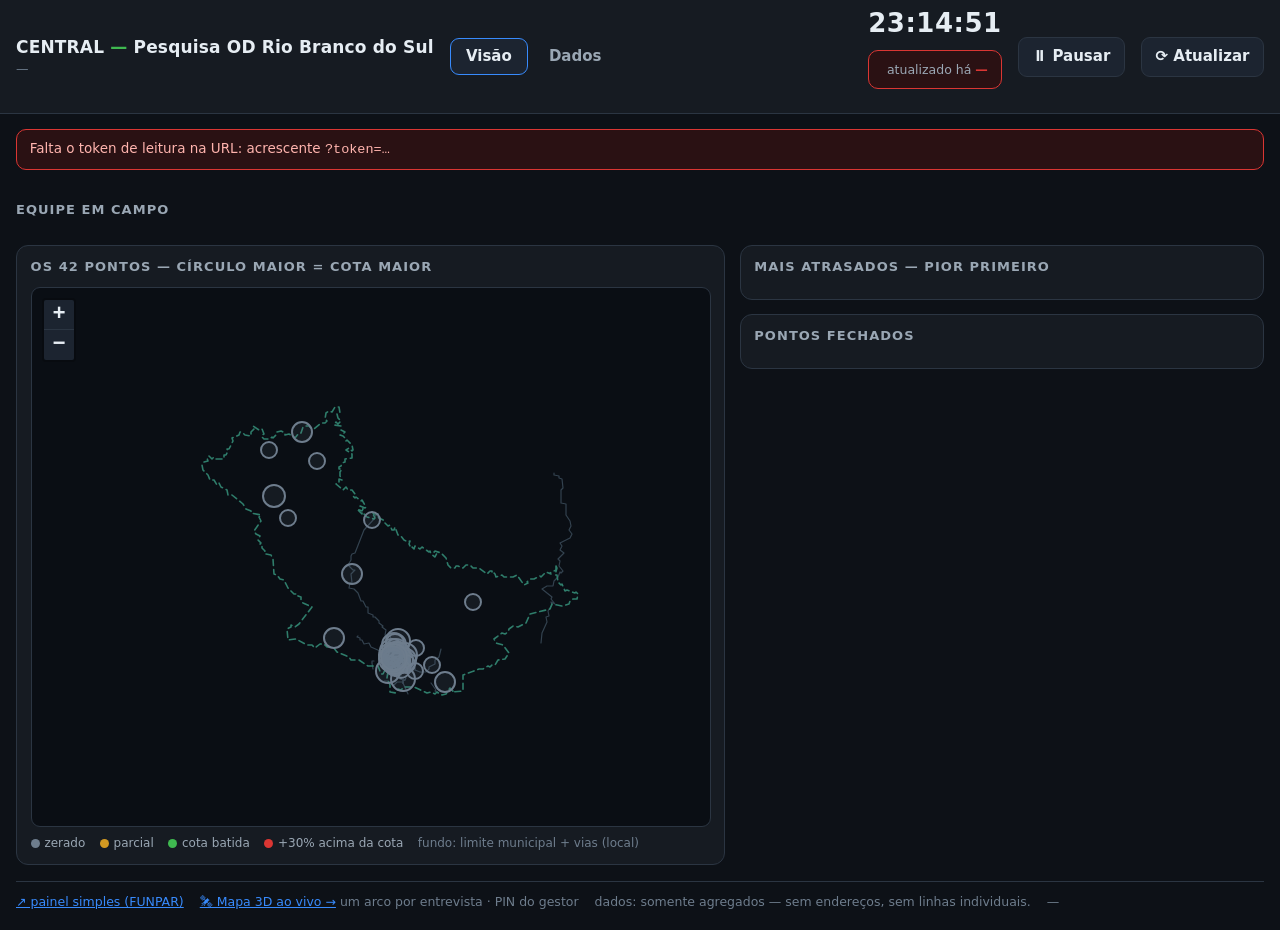
==== central/index.html @ 0e84154b "Atalho do diretor: #p=PIN no link auto-destrava Central/Dados e Mapa 3D Pedido do dono (25/08): zero" ====
<!doctype html>
<html lang="pt-BR">
<head>
<meta charset="utf-8">
<meta name="viewport" content="width=device-width, initial-scale=1">
<meta name="robots" content="noindex, nofollow">
<title>Central — OD RBS</title>
<link rel="icon" href="../icons/icon-192.png">
<link rel="stylesheet" href="../vendor/leaflet.css">
<style>
/* ── Central de comando — tela de escritório, fundo escuro proposital.
 * Nenhum recurso externo: Leaflet é local, o mapa é vetorial (zero tile),
 * a única rede que sai daqui é a própria API do Apps Script.            */
:root{
  --bg:#0d1117; --bg2:#161b22; --bg3:#1c2430; --linha:#2b3542;
  --txt:#e6edf3; --txt2:#9aa7b4; --txt3:#6e7d8d;
  --verde:#2ea043; --verde-c:#3fb950; --amarelo:#d29922; --vermelho:#da3633;
  --azul:#388bfd; --mata:#2f7d6b;
}
*{box-sizing:border-box}
html,body{margin:0;padding:0}
body{
  background:var(--bg); color:var(--txt); min-height:100vh;
  font:15px/1.45 system-ui,-apple-system,"Segoe UI",Roboto,sans-serif;
  font-variant-numeric:tabular-nums; padding:0 0 1.2rem;
}
h2{font-size:13px;text-transform:uppercase;letter-spacing:.08em;color:var(--txt2);
   margin:0 0 .6rem;font-weight:700}
.wrap{max-width:1680px;margin:0 auto;padding:0 1rem}

/* topo */
header{position:sticky;top:0;z-index:600;background:var(--bg2);
  border-bottom:1px solid var(--linha);padding:.6rem 1rem;
  display:flex;align-items:center;gap:1rem;flex-wrap:wrap}
header .tit{font-size:17px;font-weight:800;letter-spacing:.01em}
header .tit i{font-style:normal;color:var(--verde-c)}
header .sub{color:var(--txt3);font-size:12.5px}
.espaco{flex:1 1 auto}
#relogio{font-size:26px;font-weight:800;letter-spacing:.02em;line-height:1}
#idade{font-size:12.5px;color:var(--txt2)}
#idade b{color:var(--txt)}
#idade.velho b{color:var(--amarelo)}
#idade.erro b{color:var(--vermelho)}
button{background:var(--bg3);color:var(--txt);border:1px solid var(--linha);
  border-radius:9px;padding:.5rem .85rem;font:inherit;font-weight:600;cursor:pointer}
button:hover{border-color:var(--txt3)}
button.on{background:var(--amarelo);border-color:var(--amarelo);color:#1a1300}

/* placar */
.placar{display:grid;grid-template-columns:repeat(auto-fit,minmax(190px,1fr));
  gap:.7rem;margin:.9rem 0 1rem}
.tile{background:var(--bg2);border:1px solid var(--linha);border-radius:12px;padding:.7rem .85rem}
.tile .rot{font-size:11.5px;text-transform:uppercase;letter-spacing:.07em;color:var(--txt2);font-weight:700}
.tile .val{font-size:31px;font-weight:800;line-height:1.12;margin-top:.15rem}
.tile .val s{text-decoration:none;font-size:19px;color:var(--txt3);font-weight:700}
.tile .pe{font-size:12.5px;color:var(--txt3);margin-top:.2rem}
.barra{height:7px;border-radius:4px;background:#0a0e14;overflow:hidden;margin-top:.45rem;
  border:1px solid var(--linha)}
.barra i{display:block;height:100%;background:var(--verde);transition:width .5s}
.tile.ritmo{border-width:2px}
.tile.ritmo.v{border-color:var(--verde);background:#0e2216}
.tile.ritmo.a{border-color:var(--amarelo);background:#241d06}
.tile.ritmo.r{border-color:var(--vermelho);background:#2a1113}
.tile.ritmo.n{border-color:var(--linha)}
.v .val{color:var(--verde-c)} .a .val{color:var(--amarelo)} .r .val{color:#ff7b72}

/* equipe */
.equipe{display:grid;grid-template-columns:repeat(auto-fit,minmax(230px,1fr));gap:.7rem;margin-bottom:1rem}
.pes{background:var(--bg2);border:1px solid var(--linha);border-left:4px solid var(--txt3);
  border-radius:12px;padding:.65rem .8rem}
.pes.v{border-left-color:var(--verde)} .pes.a{border-left-color:var(--amarelo)}
.pes.r{border-left-color:var(--vermelho)} .pes.m{border-left-color:var(--mata)}
.pes .nm{font-weight:700;font-size:14.5px;white-space:nowrap;overflow:hidden;text-overflow:ellipsis}
.pes .nm em{font-style:normal;color:var(--txt3);font-weight:600;font-size:12px}
.pes .n{font-size:25px;font-weight:800;line-height:1.15;margin:.15rem 0}
.pes .n s{text-decoration:none;font-size:15px;color:var(--txt3)}
.pes .li{font-size:12.5px;color:var(--txt2);display:flex;align-items:center;gap:.35rem}
.pes .li+.li{margin-top:.15rem}
.dot{width:9px;height:9px;border-radius:50%;flex:0 0 auto;background:var(--txt3)}
.dot.v{background:var(--verde-c)} .dot.a{background:var(--amarelo)} .dot.r{background:var(--vermelho)}
.tag{display:inline-block;background:#12312b;color:#7ee3c8;border:1px solid var(--mata);
  border-radius:999px;padding:.05rem .45rem;font-size:11.5px;font-weight:700}
.fila{color:var(--txt3)} .fila.q{color:var(--amarelo);font-weight:700}

/* corpo */
.corpo{display:grid;grid-template-columns:minmax(0,1.15fr) minmax(0,.85fr);gap:.9rem;align-items:start}
.painelbox{background:var(--bg2);border:1px solid var(--linha);border-radius:12px;padding:.75rem .85rem}
#mapa{height:min(60vh,620px);min-height:340px;border-radius:9px;background:#0a0e14;border:1px solid var(--linha)}
.leg{display:flex;flex-wrap:wrap;gap:.9rem;margin-top:.5rem;font-size:12px;color:var(--txt2)}
.leg span{display:flex;align-items:center;gap:.3rem}
table{width:100%;border-collapse:collapse;font-size:13.5px}
th{text-align:left;font-size:11px;text-transform:uppercase;letter-spacing:.06em;color:var(--txt3);
   font-weight:700;padding:.3rem .35rem;border-bottom:1px solid var(--linha)}
td{padding:.34rem .35rem;border-bottom:1px solid #1e2632}
tr:last-child td{border-bottom:0}
td.n,th.n{text-align:right}
.pid{font-weight:800;color:var(--azul)}
.mut{color:var(--txt3)}
.vazio{color:var(--txt3);font-size:13px;padding:.5rem .2rem}
.pill{display:inline-block;border-radius:999px;padding:.03rem .4rem;font-size:11px;font-weight:700}
.pill.z{background:#2a1113;color:#ff7b72} .pill.p{background:#241d06;color:#e3b341}
.pill.f{background:#0e2216;color:#56d364}
footer{margin-top:1rem;padding-top:.7rem;border-top:1px solid var(--linha);
  color:var(--txt3);font-size:12.5px;display:flex;gap:1rem;flex-wrap:wrap}
footer a{color:var(--azul)}
.erro{background:#2a1113;border:1px solid var(--vermelho);color:#ffb4ae;
  border-radius:10px;padding:.6rem .8rem;margin:.9rem 0;font-size:13.5px}
.leaflet-container{background:#0a0e14}
.leaflet-popup-content-wrapper,.leaflet-popup-tip{background:var(--bg3);color:var(--txt);
  border:1px solid var(--linha);box-shadow:0 6px 22px #0009}
.leaflet-popup-content{margin:.55rem .7rem;font:13.5px/1.4 system-ui,sans-serif}
.leaflet-control-zoom a{background:var(--bg3);color:var(--txt);border-color:var(--linha)}

/* ══ abas (Visão | Dados) ═══════════════════════════════════════════════════ */
nav.abas{display:flex;gap:.3rem}
.aba{background:transparent;border:1px solid transparent;color:var(--txt2);padding:.42rem .95rem}
.aba:hover{color:var(--txt);border-color:var(--linha)}
.aba.sel{background:var(--bg3);border-color:var(--azul);color:var(--txt)}

/* ══ portão do PIN do gestor ════════════════════════════════════════════════ */
.gate{max-width:340px;margin:2.6rem auto;background:var(--bg2);border:1px solid var(--linha);
  border-radius:14px;padding:1.1rem 1.2rem 1.3rem;text-align:center}
.gate h2{margin-bottom:.2rem}
.gate p{color:var(--txt2);font-size:13.5px;margin:.35rem 0 1rem}
.pinvis{font-size:28px;letter-spacing:.4em;height:36px;color:var(--txt3);text-indent:.4em}
.pinvis b{color:var(--verde-c)}
.teclado{display:grid;grid-template-columns:repeat(3,1fr);gap:.5rem;margin-top:.7rem}
.teclado button{padding:.75rem 0;font-size:19px}
.teclado button.ok{background:var(--verde);border-color:var(--verde);color:#04140a}
.gate-msg{margin-top:.75rem;font-size:13px;min-height:1.3em;color:var(--txt3)}
.gate-msg.ruim{color:#ff7b72;font-weight:600}

/* ══ conformidade com o questionário ════════════════════════════════════════ */
.barra-dados{display:flex;align-items:center;gap:.7rem;flex-wrap:wrap;margin:.9rem 0 .8rem}
.barra-dados .qq{color:var(--txt3);font-size:12.5px}
.conf{display:grid;grid-template-columns:repeat(auto-fit,minmax(172px,1fr));gap:.55rem;margin-bottom:.9rem}
.ck{background:var(--bg2);border:1px solid var(--linha);border-left:4px solid var(--txt3);
  border-radius:10px;padding:.5rem .65rem}
.ck.v{border-left-color:var(--verde)} .ck.a{border-left-color:var(--amarelo)}
.ck.r{border-left-color:var(--vermelho)}
.ck.forte{background:#2a1113;border-color:var(--vermelho);border-left-width:5px}
.ck .rot{font-size:11px;text-transform:uppercase;letter-spacing:.05em;color:var(--txt2);font-weight:700}
.ck .val{font-size:22px;font-weight:800;line-height:1.2;margin-top:.08rem}
.ck.v .val{color:var(--verde-c)} .ck.a .val{color:var(--amarelo)} .ck.r .val{color:#ff7b72}
.ck .pe{font-size:11.5px;color:var(--txt3);margin-top:.1rem;line-height:1.35}

/* ══ tabela de linhas cruas ═════════════════════════════════════════════════ */
.rolo{max-height:calc(100vh - 340px);min-height:300px;overflow:auto;
  border:1px solid var(--linha);border-radius:10px;background:var(--bg2)}
table.linhas{font-size:12px;min-width:1180px;border-collapse:separate;border-spacing:0}
table.linhas th{position:sticky;top:0;z-index:2;background:var(--bg3);white-space:nowrap;
  padding:.42rem .45rem;border-bottom:1px solid var(--linha)}
table.linhas td{padding:.32rem .45rem;border-bottom:1px solid #1e2632;vertical-align:top}
table.linhas tr.bug td{background:#2a1113}
table.linhas .hh{font-weight:700;white-space:nowrap}
table.linhas .lug{max-width:230px}
.nv{color:var(--txt3);font-weight:800;font-size:10.5px}
.nv.alto{color:var(--amarelo)}
.al{color:var(--amarelo);font-weight:700}
.rj{color:#ff7b72;font-weight:800}
.chip{display:inline-block;border-radius:6px;padding:.02rem .32rem;background:var(--bg3);
  border:1px solid var(--linha);font-size:11px}
.chip.f{background:#2a1113;border-color:var(--vermelho);color:#ff7b72;font-weight:700}
.chip.c{background:#241d06;border-color:var(--amarelo);color:#e3b341;font-weight:700}

@media (max-width:1080px){ .corpo{grid-template-columns:1fr} #mapa{height:52vh} }
@media (max-width:640px){
  header{padding:.5rem .7rem} header .tit{font-size:15px} #relogio{font-size:21px}
  .wrap{padding:0 .7rem} .tile .val{font-size:26px}
}
</style>
</head>
<body>

<header>
  <div>
    <div class="tit">CENTRAL <i>—</i> Pesquisa OD Rio Branco do Sul</div>
    <div class="sub" id="dia">—</div>
  </div>
  <nav class="abas">
    <button id="ab-visao" class="aba sel" type="button">Visão</button>
    <button id="ab-dados" class="aba" type="button" title="Linhas coletadas hoje — pede o PIN do gestor">Dados</button>
  </nav>
  <div class="espaco"></div>
  <div style="text-align:right">
    <div id="relogio">--:--:--</div>
    <div id="idade">atualizado há <b>—</b></div>
  </div>
  <button id="btn-pausa" type="button" title="Pausar/retomar a atualização automática">⏸ Pausar</button>
  <button id="btn-agora" type="button" title="Atualizar agora">⟳ Atualizar</button>
</header>

<div class="wrap">

<div id="pane-visao">
  <div id="alerta"></div>

  <section class="placar" id="placar"></section>

  <h2>Equipe em campo</h2>
  <section class="equipe" id="equipe"></section>

  <section class="corpo">
    <div class="painelbox">
      <h2>Os 42 pontos — círculo maior = cota maior</h2>
      <div id="mapa"></div>
      <div class="leg">
        <span><i class="dot"></i> zerado</span>
        <span><i class="dot a"></i> parcial</span>
        <span><i class="dot v"></i> cota batida</span>
        <span><i class="dot r"></i> +30% acima da cota</span>
        <span class="mut" id="leg-fundo">fundo: limite municipal + vias (local)</span>
      </div>
    </div>

    <div>
      <div class="painelbox" style="margin-bottom:.9rem">
        <h2>Mais atrasados — pior primeiro</h2>
        <div id="atrasados"></div>
      </div>
      <div class="painelbox">
        <h2>Pontos fechados</h2>
        <div id="fechados"></div>
      </div>
    </div>
  </section>

  <footer>
    <span><a id="link-painel" href="../painel/">↗ painel simples (FUNPAR)</a></span>
    <span><a href="../mapa3d/">🛰 Mapa 3D ao vivo →</a> <span class="mut">um arco por entrevista · PIN do gestor</span></span>
    <span>dados: somente agregados — sem endereços, sem linhas individuais.</span>
    <span class="mut" id="rodape-ver">—</span>
  </footer>
</div>

<div id="pane-dados" hidden>
  <!-- portão: o token do gestor NUNCA vem da URL; é trocado pelo PIN e vive só nesta aba -->
  <div class="gate" id="gate">
    <h2>Linhas de hoje — acesso restrito</h2>
    <p>Esta aba mostra as entrevistas <b>linha a linha</b>.<br>Digite o seu <b>PIN de 4 dígitos</b> (diretor ou gestor de campo).</p>
    <div class="pinvis" id="pinvis">····</div>
    <div class="teclado" id="teclado">
      <button type="button" data-k="1">1</button><button type="button" data-k="2">2</button><button type="button" data-k="3">3</button>
      <button type="button" data-k="4">4</button><button type="button" data-k="5">5</button><button type="button" data-k="6">6</button>
      <button type="button" data-k="7">7</button><button type="button" data-k="8">8</button><button type="button" data-k="9">9</button>
      <button type="button" data-k="apagar">←</button><button type="button" data-k="0">0</button>
      <button type="button" class="ok" data-k="ok">OK</button>
    </div>
    <div class="gate-msg" id="gate-msg"></div>
  </div>

  <div id="dados-conteudo" hidden>
    <div class="barra-dados">
      <button id="btn-dados" type="button">⟳ Atualizar</button>
      <span class="qq" id="dados-idade">—</span>
      <div class="espaco"></div>
      <button id="btn-sair-dados" type="button" title="Esquecer o acesso do gestor nesta aba">🔒 Travar</button>
    </div>
    <div id="dados-erro"></div>
    <h2>Conformidade com o questionário 1.0</h2>
    <section class="conf" id="conf"></section>
    <h2 id="tit-linhas">Linhas de hoje</h2>
    <div class="rolo" id="rolo"><div class="vazio" style="padding:1rem">carregando…</div></div>
    <footer>
      <span class="rj">linhas cruas — uso interno Toposcan; não compartilhar este acesso.</span>
      <span class="mut" id="dados-ver">—</span>
    </footer>
  </div>
</div>

</div>

<script src="../vendor/leaflet.js"></script>
<script type="module">
/* API_URL vem do config.js; se o módulo falhar (build em troca), cai no literal —
   é a MESMA URL /exec pinada, pública, e a Central não pode ficar cega por isso. */
const API_FALLBACK = 'https://script.google.com/macros/s/AKfycbz8jtDJSicgd2UoRHCyPBQ4Qe0PJZjzbC1yXAAcWukjNQw3iYSxZzPorgYVMeTLL947Gg/exec';
let API_URL = API_FALLBACK, APP_VERSION = '';
try {
  const m = await import('../config.js');
  if (m.API_URL) API_URL = m.API_URL;
  if (m.APP_VERSION) APP_VERSION = m.APP_VERSION;   // referência do check "aparelho desatualizado"
} catch (e) {}

const $ = (id) => document.getElementById(id);
const token = new URLSearchParams(location.search).get('token') || '';
const num = (n) => (n ?? 0).toLocaleString('pt-BR');
const pct = (a, b) => (b ? Math.round((a / b) * 100) : 0);
const esc = (s) => String(s ?? '').replace(/[&<>"']/g, (c) =>
  ({ '&': '&amp;', '<': '&lt;', '>': '&gt;', '"': '&quot;', "'": '&#39;' }[c]));

/* ── Metas do dia (escala do dono, DEPLOY §5). Fora da janela, cai no 67 do D1. */
const META_DIA = { '2026-08-25': 67, '2026-08-26': 92, '2026-08-27': 87, '2026-08-31': 89, '2026-09-01': 15 };
/* Dupla rural do dia (DEPLOY §5): G01 SEMPRE está nela. A vista `painel` não devolve
   `ultimo_ponto` (só a `gestao`, que exige token do G01), então a rota rural é lida da
   escala. Se um dia o campo `ultimo_ponto` aparecer no JSON, ele tem precedência. */
const RURAL_DIA = { '2026-08-25': 'P01', '2026-08-26': 'P02', '2026-08-27': 'P03', '2026-08-31': 'P04', '2026-09-01': 'P01' };
/* Meta por pessoa, do jeito que a escala realmente reparte: `urb` é por cabeça (3 urbanos),
   `rur` é do PAR inteiro (G01 + 1). Dia fora da escala: some o denominador em vez de inventar. */
const META_PESSOA = {
  '2026-08-25': { urb: 18, rur: 13 }, '2026-08-26': { urb: 26, rur: 14 },
  '2026-08-27': { urb: 26, rur: 9 }, '2026-08-31': { urb: 26, rur: 11 },
  '2026-09-01': { urb: 1, rur: 13 },
};

/* ── Janela produtiva: 07:15–17:50 com 12:00–13:00 fora da conta = 575 min */
const AB = 7 * 60 + 15, ALM0 = 12 * 60, ALM1 = 13 * 60, FIM = 17 * 60 + 50;
const JANELA = (ALM0 - AB) + (FIM - ALM1);
function minProdutivos(d) {
  const t = d.getHours() * 60 + d.getMinutes() + d.getSeconds() / 60;
  const cl = (x, a, b) => Math.max(a, Math.min(b, x));
  return (cl(t, AB, ALM0) - AB) + (cl(t, ALM1, FIM) - ALM1);
}

/* ── Estado */
const S = { dados: null, buscadoEm: 0, pausado: false, erro: '', mapa: null, camadaPontos: null,
            pontos: [], fundoOk: false, timer: null };

/* ═══ 1. Rede ═══ */
async function buscar() {
  if (!token) { S.erro = 'Falta o token de leitura na URL: acrescente <code>?token=…</code>'; pintar(); return; }
  try {
    /* cross-origin: nunca passa pelo Service Worker. no-store por garantia. */
    const r = await fetch(`${API_URL}?action=painel&token=${encodeURIComponent(token)}`, { cache: 'no-store' });
    const j = JSON.parse(await r.text());
    if (!j.ok) { S.erro = j.erro || 'Acesso negado pela API.'; pintar(); return; }
    S.dados = j; S.buscadoEm = Date.now(); S.erro = '';
  } catch (e) {
    S.erro = 'Falha ao consultar a API: ' + e.message + ' — os números abaixo são os da última leitura.';
  }
  pintar();
}

/* ═══ 2. Placar ═══ */
function placar(j) {
  const t = j.totais || {}, hoje = t.hoje || 0;
  const metaDia = META_DIA[j.data_hoje] || 67;
  const agora = new Date(), prod = minProdutivos(agora);
  const esperado = metaDia * (prod / JANELA);
  const razao = esperado >= 1 ? hoje / esperado : null;
  let cls = 'n', rot = 'aguardando a janela', val = '—';
  if (razao !== null) {
    cls = razao >= 0.9 ? 'v' : razao >= 0.6 ? 'a' : 'r';
    val = Math.round(razao * 100) + '%';
    rot = `${num(hoje)} feitas · esperado ${Math.round(esperado)} até agora`;
  } else if (prod <= 0) {
    rot = agora.getHours() * 60 + agora.getMinutes() < AB ? 'campo abre 07:15' : 'janela encerrada (17:50)';
  }
  const dentroAlmoco = (() => { const m = agora.getHours() * 60 + agora.getMinutes(); return m >= ALM0 && m < ALM1; })();

  $('placar').innerHTML = `
  <div class="tile"><div class="rot">Total do projeto</div>
    <div class="val">${num(t.total)} <s>/ ${num(t.meta)}</s></div>
    <div class="barra"><i style="width:${pct(t.total, t.meta)}%"></i></div>
    <div class="pe">${pct(t.total, t.meta)}% · faltam ${num((t.meta || 0) - (t.total || 0))}</div></div>

  <div class="tile"><div class="rot">Hoje</div>
    <div class="val">${num(hoje)} <s>/ ${num(metaDia)}</s></div>
    <div class="barra"><i style="width:${pct(hoje, metaDia)}%;background:var(--azul)"></i></div>
    <div class="pe">meta do dia · ${pct(hoje, metaDia)}%</div></div>

  <div class="tile"><div class="rot">Urbano</div>
    <div class="val">${num(t.urbano)} <s>/ ${num(t.meta_urbano)}</s></div>
    <div class="barra"><i style="width:${pct(t.urbano, t.meta_urbano)}%"></i></div>
    <div class="pe">${pct(t.urbano, t.meta_urbano)}% da cota urbana</div></div>

  <div class="tile"><div class="rot">Rural</div>
    <div class="val">${num(t.rural)} <s>/ ${num(t.meta_rural)}</s></div>
    <div class="barra"><i style="width:${pct(t.rural, t.meta_rural)}%;background:var(--mata)"></i></div>
    <div class="pe">${pct(t.rural, t.meta_rural)}% da cota rural</div></div>

  <div class="tile"><div class="rot">Recusas</div>
    <div class="val">${num(t.recusas)}</div>
    <div class="pe">acumulado do projeto · ${t.recusa_pct ?? 0}% de recusa</div></div>

  <div class="tile ritmo ${cls}"><div class="rot">Ritmo do dia</div>
    <div class="val">${val}</div>
    <div class="pe">${esc(rot)}${dentroAlmoco ? ' · almoço' : ''}</div></div>`;
}

/* ═══ 3. Equipe ═══
 * `ultimo_sync` chega como 'dd/MM HH:mm' no MESMO relógio de `gerado_em` (DEPLOY §12),
 * então a idade é medida contra o carimbo do servidor — não contra o relógio deste PC. */
function minDesdeSync(ultimo, geradoEm) {
  const m = /^(\d{2})\/(\d{2})\s+(\d{2}):(\d{2})/.exec(String(ultimo || ''));
  const g = /^(\d{4})-(\d{2})-(\d{2})[ T](\d{2}):(\d{2}):(\d{2})/.exec(String(geradoEm || ''));
  if (!m || !g) return null;
  const ref = new Date(+g[1], +g[2] - 1, +g[3], +g[4], +g[5], +g[6]);
  let d = new Date(+g[1], +m[2] - 1, +m[1], +m[3], +m[4], 0);
  if (d - ref > 36e5) d = new Date(+g[1] - 1, +m[2] - 1, +m[1], +m[3], +m[4], 0); // virada de ano
  return Math.max(0, Math.round((ref - d) / 60000));
}
const idade = (min) => min == null ? '—' : min < 60 ? `${min} min`
  : `${Math.floor(min / 60)}h${String(min % 60).padStart(2, '0')}`;

function equipe(j) {
  const ruralHoje = RURAL_DIA[j.data_hoje] || '';
  $('equipe').innerHTML = (j.pesquisadores || []).map((p) => {
    const min = minDesdeSync(p.ultimo_sync, j.gerado_em);
    const up = String(p.ultimo_ponto || '');
    /* rota rural: pelo ponto se a API mandar; senão pela escala (G01 sempre na dupla) */
    const rural = up ? /^PR/.test(up) : (p.pesq_id === 'G01' || p.pesq_id === ruralHoje);
    let cls = min == null ? '' : min < 45 ? 'v' : min < 120 ? 'a' : 'r';
    let sino = `<i class="dot ${cls}"></i> sync há <b>${idade(min)}</b>`;
    /* rural sem sinal é silêncio NORMAL: não pinta o vermelho de alarme */
    if (rural && cls === 'r') {
      cls = 'm';
      sino = `<i class="dot" style="background:var(--mata)"></i> sem sinal há <b>${idade(min)}</b> — normal na rota rural`;
    }
    const mp = META_PESSOA[j.data_hoje];
    const alvo = !mp ? '' : rural ? `<s>/ ${mp.rur} na dupla</s>` : `<s>/ ${mp.urb} hoje</s>`;
    return `<div class="pes ${cls}">
      <div class="nm">${esc(p.nome)} <em>${esc(p.pesq_id)}</em>${rural ? ' <span class="tag">🌲 rural</span>' : ''}</div>
      <div class="n">${num(p.hoje)} ${alvo}</div>
      <div class="li">${sino}</div>
      <div class="li"><span class="fila${p.fila > 3 ? ' q' : ''}">fila ${num(p.fila)}</span>
        <span class="mut">· último ponto ${esc(up || '—')} · ${esc(p.ultimo_sync || '—')}</span></div>
    </div>`;
  }).join('') || '<p class="vazio">sem equipe no retorno da API</p>';
}

/* ═══ 4. Tabelas ═══ */
const st = (p) => p.feito === 0 ? 0 : p.feito >= (p.meta || 0) * 1.3 ? 3 : p.feito >= (p.meta || 0) ? 2 : 1;

function tabelas(j) {
  const ps = (j.pontos || []).slice();
  const atras = ps.filter((p) => p.feito < (p.meta || 0))
    .sort((a, b) => (a.feito === 0 ? -1 : 0) - (b.feito === 0 ? -1 : 0)
      || (a.feito / (a.meta || 1)) - (b.feito / (b.meta || 1))
      || (b.meta || 0) - (a.meta || 0)).slice(0, 12);
  const zer = ps.filter((p) => p.feito === 0).length;

  $('atrasados').innerHTML = atras.length ? `<table>
    <thead><tr><th>Ponto</th><th>Local</th><th class="n">Feito</th><th class="n">Cota</th><th class="n">%</th></tr></thead>
    <tbody>${atras.map((p) => `<tr>
      <td><span class="pid">${esc(p.ponto_id)}</span> ${esc(p.nome)}</td>
      <td class="mut">${esc(p.bairro || p.tipo)}</td>
      <td class="n">${p.feito === 0 ? '<span class="pill z">0</span>'
        : `<span class="pill p">${num(p.feito)}</span>`}</td>
      <td class="n mut">${num(p.meta)}</td><td class="n">${pct(p.feito, p.meta)}%</td></tr>`).join('')}
    </tbody></table>
    <p class="vazio">${zer} ponto(s) ainda em zero de ${ps.length} · lista cortada nos 12 piores</p>`
    : '<p class="vazio">nenhum ponto abaixo da cota.</p>';

  const fech = ps.filter((p) => p.feito >= (p.meta || 0) && (p.meta || 0) > 0)
    .sort((a, b) => (b.feito / (b.meta || 1)) - (a.feito / (a.meta || 1)));
  $('fechados').innerHTML = fech.length ? `<table>
    <thead><tr><th>Ponto</th><th>Local</th><th class="n">Feito</th><th class="n">Cota</th></tr></thead>
    <tbody>${fech.map((p) => `<tr>
      <td><span class="pid">${esc(p.ponto_id)}</span> ${esc(p.nome)}</td>
      <td class="mut">${esc(p.bairro || p.tipo)}</td>
      <td class="n"><span class="pill ${st(p) === 3 ? 'z' : 'f'}">${num(p.feito)}</span></td>
      <td class="n mut">${num(p.meta)}</td></tr>`).join('')}</tbody></table>
    <p class="vazio">${fech.length} de ${ps.length} pontos com a cota batida${
      fech.filter((p) => st(p) === 3).length ? ' · em vermelho, os que passaram de 30%' : ''}</p>`
    : '<p class="vazio">nenhum ponto fechou a cota ainda.</p>';
}

/* ═══ 5. Mapa ═══ */
const COR = ['#6e7d8d', '#d29922', '#3fb950', '#da3633'];
async function iniciarMapa() {
  S.mapa = L.map('mapa', { zoomControl: true, attributionControl: false }).setView([-25.19, -49.31], 12);
  try {
    const r = await fetch('../data/pontos.json', { cache: 'no-store' });
    S.pontos = (await r.json()).pontos || [];
  } catch (e) { console.warn('[central] pontos.json indisponível', e); }
  if (S.pontos.length) {
    const b = L.latLngBounds(S.pontos.map((p) => [p.lat, p.lon]));
    S.mapa.fitBounds(b, { padding: [26, 26] });
  }
  /* Fundo vetorial local. Se o geojson estiver em manutenção, o mapa segue só com os pontos. */
  try {
    const g = await (await fetch('../data/ruas_rbs.geojson')).json();
    if (g.features?.length)
      L.geoJSON({ type: 'FeatureCollection', features: g.features },
        { style: { color: '#33424f', weight: 1.2 }, interactive: false }).addTo(S.mapa);
    if (g.limite_ring?.length)
      L.polygon(g.limite_ring.map((c) => [c[1], c[0]]),
        { color: '#2f7d6b', weight: 1.6, fill: false, dashArray: '6 4', interactive: false }).addTo(S.mapa);
    S.fundoOk = true;
  } catch (e) {
    console.warn('[central] geojson de fundo indisponível — mapa segue só com os pontos', e);
    $('leg-fundo').textContent = 'fundo indisponível no momento — só os pontos';
  }
  S.camadaPontos = L.layerGroup().addTo(S.mapa);
  desenharPontos();
}

function desenharPontos() {
  if (!S.camadaPontos) return;
  S.camadaPontos.clearLayers();
  const api = {}; (S.dados?.pontos || []).forEach((p) => { api[p.ponto_id] = p; });
  S.pontos.forEach((g) => {
    const a = api[g.ponto_id] || {};
    const meta = a.meta ?? g.meta_entrevistas ?? 0, feito = a.feito ?? 0;
    const s = st({ feito, meta });
    L.circleMarker([g.lat, g.lon], {
      radius: 4 + Math.sqrt(meta || 1) * 2.4, color: COR[s], weight: 2,
      fillColor: COR[s], fillOpacity: s === 0 ? .12 : .5,
    }).bindPopup(`<b>${esc(g.ponto_id)}</b> ${esc(a.nome || g.nome)}<br>
      <span style="color:${COR[s]};font-weight:700">${num(feito)} / ${num(meta)}</span>
      · ${pct(feito, meta)}% da cota<br>
      <span style="color:#9aa7b4">${esc(g.bairro || '')} · ${esc(g.tipo)}${g.tier ? ' · tier ' + esc(g.tier) : ''}</span>`)
      .addTo(S.camadaPontos);
  });
}

/* ═══ 6. Pintura + relógio ═══ */
function pintar() {
  $('alerta').innerHTML = S.erro ? `<div class="erro">${S.erro}</div>` : '';
  const j = S.dados; if (!j) return;
  $('dia').textContent = `dia de campo ${j.data_hoje || '—'} · meta ${num(META_DIA[j.data_hoje] || 67)} entrevistas · janela 07:15–17:50`;
  placar(j); equipe(j); tabelas(j); desenharPontos();
  $('rodape-ver').textContent = `servidor: ${j.gerado_em || '—'} · schema ${j.schema_version || '—'}`;
  document.title = `${j.totais?.hoje ?? 0}/${META_DIA[j.data_hoje] || 67} hoje — Central OD RBS`;
}

function tique() {
  const d = new Date();
  $('relogio').textContent = d.toLocaleTimeString('pt-BR');
  const s = S.buscadoEm ? Math.round((Date.now() - S.buscadoEm) / 1000) : null;
  const e = $('idade');
  e.innerHTML = S.pausado ? 'atualização <b>PAUSADA</b>'
    : s == null ? 'atualizado há <b>—</b>'
    : `atualizado há <b>${s < 90 ? s + 's' : Math.round(s / 60) + ' min'}</b>`;
  e.className = S.erro ? 'erro' : (s != null && s > 150 ? 'velho' : '');
}

/* ═══ 7. Ciclo ═══ */
function agendar() {
  clearInterval(S.timer);
  if (!S.pausado) S.timer = setInterval(buscar, 45000);
}
$('btn-pausa').onclick = () => {
  S.pausado = !S.pausado;
  $('btn-pausa').textContent = S.pausado ? '▶ Retomar' : '⏸ Pausar';
  $('btn-pausa').classList.toggle('on', S.pausado);
  agendar(); tique();
};
$('btn-agora').onclick = buscar;
document.addEventListener('visibilitychange', () => { if (!document.hidden && !S.pausado) buscar(); });
if (token) $('link-painel').href = '../painel/?token=' + encodeURIComponent(token);

setInterval(tique, 1000); tique();
await iniciarMapa();
await buscar();
agendar();

/* ═══ 8. Aba DADOS — linhas cruas do dia, para auditar o questionário ═══
 * Privacidade e segurança desta aba, de propósito diferentes do resto da Central:
 *  - o token do gestor NÃO vem da URL (a URL da Central circula por WhatsApp); é trocado
 *    pelo PIN aqui dentro e guardado em sessionStorage — fechou a aba, esqueceu;
 *  - a chamada é POST: token de gestor não entra em histórico, log de proxy nem link;
 *  - o servidor devolve 25 das 68 colunas: sem coordenada, sem device, sem observação.
 */
/* Dois perfis distintos, tokens SEPARADOS (a auditoria precisa saber quem olhou):
 * o DIRETOR (dono) e o G01 (gestor de campo). Quem digita não escolhe perfil — são 4
 * dígitos e pronto; tenta o diretor primeiro e cai para o G01. Erro idêntico nos dois:
 * a tela não conta a ninguém quais PINs existem. */
const K_DIR = 'od_central_diretor', K_G01 = 'od_central_g01';
function credGuardada() {
  const d = sessionStorage.getItem(K_DIR); if (d) return { papel: 'diretor', token: d };
  const g = sessionStorage.getItem(K_G01); if (g) return { papel: 'G01', token: g };
  return null;
}
const corpoAuth = (c) => c.papel === 'diretor'
  ? { diretor: c.token } : { pesquisador_id: 'G01', token: c.token };

const D = { cred: credGuardada(), linhas: null, meta: null,
            buscadoEm: 0, timer: null, pin: '', ocupado: false };

async function apiPost(corpo) {
  const r = await fetch(API_URL, {
    method: 'POST', headers: { 'Content-Type': 'text/plain;charset=utf-8' },
    body: JSON.stringify(corpo), cache: 'no-store',
  });
  return JSON.parse(await r.text());
}

/* ── rótulos: a tabela é para LER rápido, não para decifrar chave de banco */
const R_MODAL = { a_pe: 'A pé', bicicleta: 'Bicicleta', onibus: '🚌 Ônibus', transporte_escolar: 'Tp. escolar',
  moto: 'Moto', carro: 'Carro', carona: 'Carona', aplicativo: 'Aplicativo', caminhao: 'Caminhão' };
const R_MOT = { casa: 'Casa', estudo: 'Estudo', trabalho: 'Trabalho', saude: 'Saúde', lazer: 'Lazer', outro: 'Outro' };
const R_FX = { ate_17: '≤17', '18_24': '18–24', '25_34': '25–34', '35_44': '35–44', '45_59': '45–59',
  '60_mais': '60+', nao_informado: 'N/I' };
const R_ESC = { sem_instrucao: 'S/instr', fund_incompleto: 'Fund.inc', fund_completo: 'Fund.comp',
  medio_incompleto: 'Méd.inc', medio_completo: 'Méd.comp', sup_incompleto: 'Sup.inc',
  sup_completo: 'Sup.comp', pos_graduacao: 'Pós', nao_informado: 'N/I' };
const rot = (m, v) => v === '' || v == null ? '' : (m[v] || String(v));
const vazio = (v) => v === '' || v === null || v === undefined;
const nn = (v) => { const x = Number(v); return isFinite(x) ? x : null; };

/* melhor rótulo do lugar: logradouro > referência > bairro (V05 aceita nível 1..6) */
function lugar(r, p) {
  const lg = String(r[p + '_logradouro'] || '').trim();
  const rf = String(r[p + '_referencia'] || '').trim();
  const br = String(r[p + '_bairro'] || '').trim();
  const nv = nn(r[p + '_nivel']);
  /* nível 6 = "só município" (escala do schema): o município NÃO está no subset servido,
     então um traço aqui pareceria dado faltando quando na verdade é o nível declarado. */
  const alvo = lg || rf || br || (nv === 6 ? '(outro município)' : '');
  const extra = (alvo && br && br !== alvo) ? br : '';
  return `<span class="nv${nv > 3 ? ' alto' : ''}">n${nv ?? '?'}</span> ${esc(alvo || '—')}` +
         (extra ? ` <span class="mut">· ${esc(extra)}</span>` : '');
}

/* ── bloco de conformidade: as regras do schema 1.0, contadas no cliente */
const OBRIGATORIOS = [['modal', 'modal'], ['origem_motivo', 'motivo O'], ['destino_motivo', 'motivo D'],
  ['tempo_viagem_min', 'tempo'], ['sexo', 'sexo'], ['faixa_etaria', 'faixa'], ['escolaridade', 'escolaridade']];
const vcmp = (a, b) => {
  const A = String(a).split('.').map(Number), B = String(b).split('.').map(Number);
  for (let i = 0; i < 3; i++) { const d = (A[i] || 0) - (B[i] || 0); if (d) return d; }
  return 0;
};
const card = (cls, rot_, val, pe, forte) =>
  `<div class="ck ${cls}${forte ? ' forte' : ''}"><div class="rot">${rot_}</div>
     <div class="val">${val}</div><div class="pe">${pe}</div></div>`;

function conformidade(L, meta) {
  const n = L.length;
  if (!n) { $('conf').innerHTML = '<p class="vazio">nenhuma linha hoje ainda.</p>'; return; }

  /* V03 — campos obrigatórios. O app BLOQUEIA o salvamento sem eles: qualquer vazio aqui
     é linha que entrou por caminho que não devia existir. Zero é o único verde. */
  const faltas = OBRIGATORIOS.map(([c, r]) => [r, L.filter((x) => vazio(x[c])).length]).filter((f) => f[1]);
  const nFalt = faltas.reduce((a, f) => a + f[1], 0);

  /* V03 exigidos_se — modal = ônibus obriga acesso_onibus. > 0 = BUG, não descuido. */
  const bus = L.filter((x) => x.modal === 'onibus');
  const busSem = bus.filter((x) => vazio(x.acesso_onibus)).length;

  /* régua de 70% em nível <= 3 (Q15 é o espelho disto no servidor) */
  const niv = (p) => {
    const c = L.filter((x) => nn(x[p + '_nivel']) !== null);
    const ok = c.filter((x) => nn(x[p + '_nivel']) <= 3).length;
    return { n: c.length, ok, pc: c.length ? Math.round((ok / c.length) * 100) : null };
  };
  const oN = niv('origem'), dN = niv('destino');
  const corNivel = (p) => p == null ? '' : p >= 70 ? 'v' : p >= 60 ? 'a' : 'r';

  const curtas = L.filter((x) => nn(x.duracao_s) !== null && nn(x.duracao_s) < 45).length;  // V09
  const longe = L.filter((x) => nn(x.distancia_ao_ponto_m) > 300).length;                    // Q04

  const vs = {}; L.forEach((x) => { const v = String(x.app_version || '—'); vs[v] = (vs[v] || 0) + 1; });
  const chaves = Object.keys(vs).sort(vcmp);
  const alvo = APP_VERSION || chaves[chaves.length - 1] || '—';
  const fora = n - (vs[alvo] || 0);
  const listaV = chaves.filter((v) => v !== alvo).map((v) => `${v}: ${vs[v]}`).join(' · ') || 'todos na última';

  const pc = (a) => Math.round((a / n) * 100);
  $('conf').innerHTML = [
    card('', 'Linhas de hoje', num(n),
      `${num(meta?.recusas_hoje ?? 0)} recusa(s) hoje${meta?.truncado ? ' · <b class="al">lista cortada em ' + meta.teto + '</b>' : ''}`),
    card(nFalt ? 'r' : 'v', 'Obrigatórios vazios', num(nFalt),
      nFalt ? faltas.map((f) => `<b class="rj">${f[1]}</b> sem ${esc(f[0])}`).join(' · ')
            : 'modal · motivo O/D · tempo · sexo · faixa · escolaridade', nFalt > 0),
    card(busSem ? 'r' : 'v', 'Ônibus sem acesso', num(busSem),
      busSem ? `<b class="rj">BUG</b> — ${busSem} de ${bus.length} com modal=ônibus sem a tela 7`
             : `${bus.length} linha(s) de ônibus, todas com acesso preenchido`, busSem > 0),
    card(corNivel(oN.pc), 'Origem nível ≤3', oN.pc == null ? '—' : oN.pc + '%',
      `${oN.ok}/${oN.n} · régua 70%`),
    card(corNivel(dN.pc), 'Destino nível ≤3', dN.pc == null ? '—' : dN.pc + '%',
      `${dN.ok}/${dN.n} · régua 70%`),
    card(curtas === 0 ? 'v' : pc(curtas) <= 5 ? 'a' : 'r', 'Duração < 45 s', num(curtas),
      `${pc(curtas)}% das linhas · V09 pede confirmação`),
    card(longe === 0 ? 'v' : pc(longe) <= 3 ? 'a' : 'r', '> 300 m do ponto', num(longe),
      `${pc(longe)}% das linhas · Q04`),
    card(fora ? 'a' : 'v', 'Fora da versão ' + esc(alvo), num(fora),
      esc(listaV) + (fora ? ` · ${pc(fora)}% das linhas` : '')),
  ].join('');
}

/* ── tabela */
const CAB = ['Hora', 'Pesq.', 'Ponto', 'Modal', 'Origem', 'Motivo O→D', 'Destino', 'Tempo',
             'Perfil', 'Tipo', 'Dur.', 'Dist.', 'GPS', 'Flags'];
function tabelaLinhas(L) {
  if (!L.length) { $('rolo').innerHTML = '<p class="vazio" style="padding:1rem">nenhuma linha hoje ainda.</p>'; return; }
  const linhas = L.map((r) => {
    const dur = nn(r.duracao_s), dist = nn(r.distancia_ao_ponto_m), acc = nn(r.abordagem_accuracy_m);
    const busSem = r.modal === 'onibus' && vazio(r.acesso_onibus);
    const falta = OBRIGATORIOS.some(([c]) => vazio(r[c]));
    const flags = String(r.qc_flags || '').trim();
    return `<tr class="${busSem || falta ? 'bug' : ''}">
      <td class="hh">${esc(r.hora)}</td>
      <td>${esc(r.pesquisador_id)}</td>
      <td><span class="pid">${esc(r.ponto_id)}</span></td>
      <td>${esc(rot(R_MODAL, r.modal)) || '<b class="rj">—</b>'}${
        r.modal === 'onibus' ? (vazio(r.acesso_onibus)
          ? ' <span class="chip f">sem acesso</span>'
          : ` <span class="mut">→ ${esc(rot(R_MODAL, r.acesso_onibus))}</span>`) : ''}</td>
      <td class="lug">${lugar(r, 'origem')}</td>
      <td>${esc(rot(R_MOT, r.origem_motivo)) || '<b class="rj">—</b>'} <span class="mut">→</span> ${
        esc(rot(R_MOT, r.destino_motivo)) || '<b class="rj">—</b>'}</td>
      <td class="lug">${lugar(r, 'destino')}</td>
      <td class="n">${vazio(r.tempo_viagem_min) ? '<b class="rj">—</b>' : num(nn(r.tempo_viagem_min)) + ' min'}</td>
      <td class="mut">${esc(r.sexo || '—')} · ${esc(rot(R_FX, r.faixa_etaria) || '—')} · ${
        esc(rot(R_ESC, r.escolaridade) || '—')}</td>
      <td>${r.entrevistado_tipo === 'comerciante_local'
        ? '<span class="chip c">comerciante</span>' : '<span class="mut">circ.</span>'}</td>
      <td class="n${dur !== null && dur < 45 ? ' al' : ''}">${dur === null ? '—' : dur + ' s'}</td>
      <td class="n${dist !== null && dist > 300 ? ' rj' : ''}">${dist === null ? '—' : Math.round(dist) + ' m'}</td>
      <td class="n${acc === null ? '' : acc > 100 ? ' rj' : acc > 50 ? ' al' : ''}">${acc === null ? '—' : '±' + Math.round(acc)}</td>
      <td>${flags ? `<span class="chip f">${esc(flags)}</span>` : '<span class="mut">—</span>'}</td>
    </tr>`;
  }).join('');
  $('rolo').innerHTML = `<table class="linhas"><thead><tr>${
    CAB.map((c) => `<th${['Tempo', 'Dur.', 'Dist.', 'GPS'].includes(c) ? ' class="n"' : ''}>${c}</th>`).join('')
  }</tr></thead><tbody>${linhas}</tbody></table>`;
}

/* ── rede da aba */
async function carregarLinhas() {
  if (!D.cred || D.ocupado) return;
  D.ocupado = true;
  try {
    const j = await apiPost({ action: 'linhas_hoje', ...corpoAuth(D.cred) });
    if (!j.ok) {
      /* ACHADO 25/08, ao vivo no mapa 3D: um poll isolado voltou recusado e a tela se
         trancou sozinha. Uma recusa ISOLADA não pode custar a sessão — só a SEGUNDA
         seguida tranca. E quem decide é o campo `auth` do servidor, não a busca pela
         palavra "token" no texto em português, que quebra ao reescrever a mensagem. */
      if (j.auth === false) {
        D.falhasAuth++;
        if (D.falhasAuth >= 2) { travarDados('O acesso expirou. Digite o PIN de novo.'); return; }
        $('dados-erro').innerHTML = '<div class="erro">A API recusou a credencial nesta leitura — nova tentativa em 2 min. A tabela abaixo é a da última leitura boa.</div>';
        return;
      }
      $('dados-erro').innerHTML = `<div class="erro">${esc(j.erro || 'a API recusou a consulta.')}</div>`;
      return;
    }
    D.falhasAuth = 0;
    $('dados-erro').innerHTML = '';
    D.linhas = j.linhas || []; D.meta = j; D.buscadoEm = Date.now();
    conformidade(D.linhas, j);
    tabelaLinhas(D.linhas);
    $('tit-linhas').textContent = `Linhas de hoje — ${num(j.servidas)} de ${num(j.total)}, mais recente primeiro`;
    $('dados-ver').textContent = `servidor: ${j.gerado_em || '—'} · schema ${j.schema_version || '—'} · dia ${
      j.data_hoje || '—'} · acesso: ${j.papel === 'diretor' ? 'diretor' : 'gestor de campo · G01'}`;
  } catch (e) {
    $('dados-erro').innerHTML = `<div class="erro">Falha ao consultar a API: ${esc(e.message)} — a tabela abaixo é a da última leitura.</div>`;
  } finally { D.ocupado = false; tiqueDados(); }
}

function tiqueDados() {
  const s = D.buscadoEm ? Math.round((Date.now() - D.buscadoEm) / 1000) : null;
  $('dados-idade').textContent = s == null ? 'ainda não carregado'
    : `lido há ${s < 90 ? s + 's' : Math.round(s / 60) + ' min'} · atualiza sozinho a cada 2 min`;
}

/* ── portão do PIN */
function pintarPin() {
  $('pinvis').innerHTML = [0, 1, 2, 3].map((i) => i < D.pin.length ? '<b>•</b>' : '·').join('');
}
function msgGate(t, ruim) { const e = $('gate-msg'); e.textContent = t || ''; e.className = 'gate-msg' + (ruim ? ' ruim' : ''); }

async function tentarPin() {
  if (D.pin.length !== 4) { msgGate('O PIN tem 4 dígitos.', true); return; }
  const pin = D.pin;
  msgGate('conferindo…');
  try {
    /* 1) diretor (dono). 2) G01 do campo. */
    let j = await apiPost({ action: 'login_diretor', pin });
    if (j.ok && j.token) { D.cred = { papel: 'diretor', token: j.token }; sessionStorage.setItem(K_DIR, j.token); }
    else {
      /* sem_heartbeat: destravar a Central não pode carimbar o ultimo_sync do G01 — a tela
         passaria a jurar que ele está sincronizando com o celular dele parado no bolso. */
      j = await apiPost({ action: 'login_simples', pesquisador_id: 'G01', pin, sem_heartbeat: true });
      if (!j.ok || !j.token) { D.pin = ''; pintarPin(); msgGate('PIN não confere. Tente de novo.', true); return; }
      D.cred = { papel: 'G01', token: j.token }; sessionStorage.setItem(K_G01, j.token);
    }
    D.pin = ''; pintarPin(); msgGate('');
    abrirDados();
  } catch (e) { msgGate('Sem resposta da API: ' + e.message, true); }
}

function travarDados(motivo) {
  D.cred = null; D.falhasAuth = 0; D.linhas = null; D.buscadoEm = 0;
  sessionStorage.removeItem(K_G01); sessionStorage.removeItem(K_DIR);
  clearInterval(D.timer); D.timer = null;
  $('gate').hidden = false; $('dados-conteudo').hidden = true;
  D.pin = ''; pintarPin(); msgGate(motivo || '', !!motivo);
}

function abrirDados() {
  clearInterval(D.timer);
  if (!D.cred) { $('gate').hidden = false; $('dados-conteudo').hidden = true; pintarPin(); return; }
  $('gate').hidden = true; $('dados-conteudo').hidden = false;
  tiqueDados();
  if (!D.linhas || Date.now() - D.buscadoEm > 120000) carregarLinhas();
  D.timer = setInterval(carregarLinhas, 120000);   // manual + 2 min: campo não precisa de mais
}

$('teclado').onclick = (ev) => {
  const k = ev.target.dataset && ev.target.dataset.k; if (!k) return;
  if (k === 'ok') return tentarPin();
  if (k === 'apagar') D.pin = D.pin.slice(0, -1);
  else if (D.pin.length < 4) D.pin += k;
  pintarPin(); msgGate('');
  if (D.pin.length === 4) tentarPin();
};
document.addEventListener('keydown', (ev) => {
  if (abaAtual !== 'dados' || $('gate').hidden) return;
  if (/^\d$/.test(ev.key)) { if (D.pin.length < 4) D.pin += ev.key; pintarPin(); msgGate(''); if (D.pin.length === 4) tentarPin(); }
  else if (ev.key === 'Backspace') { D.pin = D.pin.slice(0, -1); pintarPin(); }
  else if (ev.key === 'Enter') tentarPin();
});
$('btn-dados').onclick = carregarLinhas;
$('btn-sair-dados').onclick = () => travarDados('Acesso travado. Digite o PIN para voltar.');

/* ── navegação de abas */
let abaAtual = 'visao';
const PANES = { visao: ['ab-visao', 'pane-visao'], dados: ['ab-dados', 'pane-dados'] };
function irPara(nome) {
  abaAtual = nome;
  for (const k in PANES) {
    $(PANES[k][0]).classList.toggle('sel', k === nome);
    $(PANES[k][1]).hidden = k !== nome;
  }
  if (nome === 'dados') abrirDados();
  else { clearInterval(D.timer); D.timer = null; if (S.mapa) setTimeout(() => S.mapa.invalidateSize(), 40); }
}
$('ab-visao').onclick = () => irPara('visao');
$('ab-dados').onclick = () => irPara('dados');
pintarPin();
setInterval(() => { if (abaAtual === 'dados' && D.cred) tiqueDados(); }, 1000);

/* Atalho do diretor (25/08): link com #p=XXXX destrava a aba Dados sem digitar.
 * O fragmento é apagado da barra na hora e nunca vai a servidor/logs/referer. */
const _atalho = location.hash.match(/p=(\d{4})/);
if (_atalho) {
  history.replaceState(null, '', location.pathname + location.search);
  if (!D.cred) { D.pin = _atalho[1]; irPara('dados'); tentarPin(); }
}

/* A Central é uma tela AO VIVO: o Service Worker do app é cache-first para tudo que não é
   `fresco`, então esta página se auto-desaloja do cache para a próxima visita vir da rede. */
if ('caches' in window) caches.keys().then((ks) => ks.forEach((k) =>
  caches.open(k).then((c) => c.delete(location.pathname, { ignoreSearch: true })))).catch(() => {});
</script>
</body>
</html>
---- vendor/leaflet.css ----
/* required styles */

.leaflet-pane,
.leaflet-tile,
.leaflet-marker-icon,
.leaflet-marker-shadow,
.leaflet-tile-container,
.leaflet-pane > svg,
.leaflet-pane > canvas,
.leaflet-zoom-box,
.leaflet-image-layer,
.leaflet-layer {
	position: absolute;
	left: 0;
	top: 0;
	}
.leaflet-container {
	overflow: hidden;
	}
.leaflet-tile,
.leaflet-marker-icon,
.leaflet-marker-shadow {
	-webkit-user-select: none;
	   -moz-user-select: none;
	        user-select: none;
	  -webkit-user-drag: none;
	}
/* Prevents IE11 from highlighting tiles in blue */
.leaflet-tile::selection {
	background: transparent;
}
/* Safari renders non-retina tile on retina better with this, but Chrome is worse */
.leaflet-safari .leaflet-tile {
	image-rendering: -webkit-optimize-contrast;
	}
/* hack that prevents hw layers "stretching" when loading new tiles */
.leaflet-safari .leaflet-tile-container {
	width: 1600px;
	height: 1600px;
	-webkit-transform-origin: 0 0;
	}
.leaflet-marker-icon,
.leaflet-marker-shadow {
	display: block;
	}
/* .leaflet-container svg: reset svg max-width decleration shipped in Joomla! (joomla.org) 3.x */
/* .leaflet-container img: map is broken in FF if you have max-width: 100% on tiles */
.leaflet-container .leaflet-overlay-pane svg {
	max-width: none !important;
	max-height: none !important;
	}
.leaflet-container .leaflet-marker-pane img,
.leaflet-container .leaflet-shadow-pane img,
.leaflet-container .leaflet-tile-pane img,
.leaflet-container img.leaflet-image-layer,
.leaflet-container .leaflet-tile {
	max-width: none !important;
	max-height: none !important;
	width: auto;
	padding: 0;
	}

.leaflet-container img.leaflet-tile {
	/* See: https://bugs.chromium.org/p/chromium/issues/detail?id=600120 */
	mix-blend-mode: plus-lighter;
}

.leaflet-container.leaflet-touch-zoom {
	-ms-touch-action: pan-x pan-y;
	touch-action: pan-x pan-y;
	}
.leaflet-container.leaflet-touch-drag {
	-ms-touch-action: pinch-zoom;
	/* Fallback for FF which doesn't support pinch-zoom */
	touch-action: none;
	touch-action: pinch-zoom;
}
.leaflet-container.leaflet-touch-drag.leaflet-touch-zoom {
	-ms-touch-action: none;
	touch-action: none;
}
.leaflet-container {
	-webkit-tap-highlight-color: transparent;
}
.leaflet-container a {
	-webkit-tap-highlight-color: rgba(51, 181, 229, 0.4);
}
.leaflet-tile {
	filter: inherit;
	visibility: hidden;
	}
.leaflet-tile-loaded {
	visibility: inherit;
	}
.leaflet-zoom-box {
	width: 0;
	height: 0;
	-moz-box-sizing: border-box;
	     box-sizing: border-box;
	z-index: 800;
	}
/* workaround for https://bugzilla.mozilla.org/show_bug.cgi?id=888319 */
.leaflet-overlay-pane svg {
	-moz-user-select: none;
	}

.leaflet-pane         { z-index: 400; }

.leaflet-tile-pane    { z-index: 200; }
.leaflet-overlay-pane { z-index: 400; }
.leaflet-shadow-pane  { z-index: 500; }
.leaflet-marker-pane  { z-index: 600; }
.leaflet-tooltip-pane   { z-index: 650; }
.leaflet-popup-pane   { z-index: 700; }

.leaflet-map-pane canvas { z-index: 100; }
.leaflet-map-pane svg    { z-index: 200; }

.leaflet-vml-shape {
	width: 1px;
	height: 1px;
	}
.lvml {
	behavior: url(#default#VML);
	display: inline-block;
	position: absolute;
	}


/* control positioning */

.leaflet-control {
	position: relative;
	z-index: 800;
	pointer-events: visiblePainted; /* IE 9-10 doesn't have auto */
	pointer-events: auto;
	}
.leaflet-top,
.leaflet-bottom {
	position: absolute;
	z-index: 1000;
	pointer-events: none;
	}
.leaflet-top {
	top: 0;
	}
.leaflet-right {
	right: 0;
	}
.leaflet-bottom {
	bottom: 0;
	}
.leaflet-left {
	left: 0;
	}
.leaflet-control {
	float: left;
	clear: both;
	}
.leaflet-right .leaflet-control {
	float: right;
	}
.leaflet-top .leaflet-control {
	margin-top: 10px;
	}
.leaflet-bottom .leaflet-control {
	margin-bottom: 10px;
	}
.leaflet-left .leaflet-control {
	margin-left: 10px;
	}
.leaflet-right .leaflet-control {
	margin-right: 10px;
	}


/* zoom and fade animations */

.leaflet-fade-anim .leaflet-popup {
	opacity: 0;
	-webkit-transition: opacity 0.2s linear;
	   -moz-transition: opacity 0.2s linear;
	        transition: opacity 0.2s linear;
	}
.leaflet-fade-anim .leaflet-map-pane .leaflet-popup {
	opacity: 1;
	}
.leaflet-zoom-animated {
	-webkit-transform-origin: 0 0;
	    -ms-transform-origin: 0 0;
	        transform-origin: 0 0;
	}
svg.leaflet-zoom-animated {
	will-change: transform;
}

.leaflet-zoom-anim .leaflet-zoom-animated {
	-webkit-transition: -webkit-transform 0.25s cubic-bezier(0,0,0.25,1);
	   -moz-transition:    -moz-transform 0.25s cubic-bezier(0,0,0.25,1);
	        transition:         transform 0.25s cubic-bezier(0,0,0.25,1);
	}
.leaflet-zoom-anim .leaflet-tile,
.leaflet-pan-anim .leaflet-tile {
	-webkit-transition: none;
	   -moz-transition: none;
	        transition: none;
	}

.leaflet-zoom-anim .leaflet-zoom-hide {
	visibility: hidden;
	}


/* cursors */

.leaflet-interactive {
	cursor: pointer;
	}
.leaflet-grab {
	cursor: -webkit-grab;
	cursor:    -moz-grab;
	cursor:         grab;
	}
.leaflet-crosshair,
.leaflet-crosshair .leaflet-interactive {
	cursor: crosshair;
	}
.leaflet-popup-pane,
.leaflet-control {
	cursor: auto;
	}
.leaflet-dragging .leaflet-grab,
.leaflet-dragging .leaflet-grab .leaflet-interactive,
.leaflet-dragging .leaflet-marker-draggable {
	cursor: move;
	cursor: -webkit-grabbing;
	cursor:    -moz-grabbing;
	cursor:         grabbing;
	}

/* marker & overlays interactivity */
.leaflet-marker-icon,
.leaflet-marker-shadow,
.leaflet-image-layer,
.leaflet-pane > svg path,
.leaflet-tile-container {
	pointer-events: none;
	}

.leaflet-marker-icon.leaflet-interactive,
.leaflet-image-layer.leaflet-interactive,
.leaflet-pane > svg path.leaflet-interactive,
svg.leaflet-image-layer.leaflet-interactive path {
	pointer-events: visiblePainted; /* IE 9-10 doesn't have auto */
	pointer-events: auto;
	}

/* visual tweaks */

.leaflet-container {
	background: #ddd;
	outline-offset: 1px;
	}
.leaflet-container a {
	color: #0078A8;
	}
.leaflet-zoom-box {
	border: 2px dotted #38f;
	background: rgba(255,255,255,0.5);
	}


/* general typography */
.leaflet-container {
	font-family: "Helvetica Neue", Arial, Helvetica, sans-serif;
	font-size: 12px;
	font-size: 0.75rem;
	line-height: 1.5;
	}


/* general toolbar styles */

.leaflet-bar {
	box-shadow: 0 1px 5px rgba(0,0,0,0.65);
	border-radius: 4px;
	}
.leaflet-bar a {
	background-color: #fff;
	border-bottom: 1px solid #ccc;
	width: 26px;
	height: 26px;
	line-height: 26px;
	display: block;
	text-align: center;
	text-decoration: none;
	color: black;
	}
.leaflet-bar a,
.leaflet-control-layers-toggle {
	background-position: 50% 50%;
	background-repeat: no-repeat;
	display: block;
	}
.leaflet-bar a:hover,
.leaflet-bar a:focus {
	background-color: #f4f4f4;
	}
.leaflet-bar a:first-child {
	border-top-left-radius: 4px;
	border-top-right-radius: 4px;
	}
.leaflet-bar a:last-child {
	border-bottom-left-radius: 4px;
	border-bottom-right-radius: 4px;
	border-bottom: none;
	}
.leaflet-bar a.leaflet-disabled {
	cursor: default;
	background-color: #f4f4f4;
	color: #bbb;
	}

.leaflet-touch .leaflet-bar a {
	width: 30px;
	height: 30px;
	line-height: 30px;
	}
.leaflet-touch .leaflet-bar a:first-child {
	border-top-left-radius: 2px;
	border-top-right-radius: 2px;
	}
.leaflet-touch .leaflet-bar a:last-child {
	border-bottom-left-radius: 2px;
	border-bottom-right-radius: 2px;
	}

/* zoom control */

.leaflet-control-zoom-in,
.leaflet-control-zoom-out {
	font: bold 18px 'Lucida Console', Monaco, monospace;
	text-indent: 1px;
	}

.leaflet-touch .leaflet-control-zoom-in, .leaflet-touch .leaflet-control-zoom-out  {
	font-size: 22px;
	}


/* layers control */

.leaflet-control-layers {
	box-shadow: 0 1px 5px rgba(0,0,0,0.4);
	background: #fff;
	border-radius: 5px;
	}
.leaflet-control-layers-toggle {
	background-image: url(images/layers.png);
	width: 36px;
	height: 36px;
	}
.leaflet-retina .leaflet-control-layers-toggle {
	background-image: url(images/layers-2x.png);
	background-size: 26px 26px;
	}
.leaflet-touch .leaflet-control-layers-toggle {
	width: 44px;
	height: 44px;
	}
.leaflet-control-layers .leaflet-control-layers-list,
.leaflet-control-layers-expanded .leaflet-control-layers-toggle {
	display: none;
	}
.leaflet-control-layers-expanded .leaflet-control-layers-list {
	display: block;
	position: relative;
	}
.leaflet-control-layers-expanded {
	padding: 6px 10px 6px 6px;
	color: #333;
	background: #fff;
	}
.leaflet-control-layers-scrollbar {
	overflow-y: scroll;
	overflow-x: hidden;
	padding-right: 5px;
	}
.leaflet-control-layers-selector {
	margin-top: 2px;
	position: relative;
	top: 1px;
	}
.leaflet-control-layers label {
	display: block;
	font-size: 13px;
	font-size: 1.08333em;
	}
.leaflet-control-layers-separator {
	height: 0;
	border-top: 1px solid #ddd;
	margin: 5px -10px 5px -6px;
	}

/* Default icon URLs */
.leaflet-default-icon-path { /* used only in path-guessing heuristic, see L.Icon.Default */
	background-image: url(images/marker-icon.png);
	}


/* attribution and scale controls */

.leaflet-container .leaflet-control-attribution {
	background: #fff;
	background: rgba(255, 255, 255, 0.8);
	margin: 0;
	}
.leaflet-control-attribution,
.leaflet-control-scale-line {
	padding: 0 5px;
	color: #333;
	line-height: 1.4;
	}
.leaflet-control-attribution a {
	text-decoration: none;
	}
.leaflet-control-attribution a:hover,
.leaflet-control-attribution a:focus {
	text-decoration: underline;
	}
.leaflet-attribution-flag {
	display: inline !important;
	vertical-align: baseline !important;
	width: 1em;
	height: 0.6669em;
	}
.leaflet-left .leaflet-control-scale {
	margin-left: 5px;
	}
.leaflet-bottom .leaflet-control-scale {
	margin-bottom: 5px;
	}
.leaflet-control-scale-line {
	border: 2px solid #777;
	border-top: none;
	line-height: 1.1;
	padding: 2px 5px 1px;
	white-space: nowrap;
	-moz-box-sizing: border-box;
	     box-sizing: border-box;
	background: rgba(255, 255, 255, 0.8);
	text-shadow: 1px 1px #fff;
	}
.leaflet-control-scale-line:not(:first-child) {
	border-top: 2px solid #777;
	border-bottom: none;
	margin-top: -2px;
	}
.leaflet-control-scale-line:not(:first-child):not(:last-child) {
	border-bottom: 2px solid #777;
	}

.leaflet-touch .leaflet-control-attribution,
.leaflet-touch .leaflet-control-layers,
.leaflet-touch .leaflet-bar {
	box-shadow: none;
	}
.leaflet-touch .leaflet-control-layers,
.leaflet-touch .leaflet-bar {
	border: 2px solid rgba(0,0,0,0.2);
	background-clip: padding-box;
	}


/* popup */

.leaflet-popup {
	position: absolute;
	text-align: center;
	margin-bottom: 20px;
	}
.leaflet-popup-content-wrapper {
	padding: 1px;
	text-align: left;
	border-radius: 12px;
	}
.leaflet-popup-content {
	margin: 13px 24px 13px 20px;
	line-height: 1.3;
	font-size: 13px;
	font-size: 1.08333em;
	min-height: 1px;
	}
.leaflet-popup-content p {
	margin: 17px 0;
	margin: 1.3em 0;
	}
.leaflet-popup-tip-container {
	width: 40px;
	height: 20px;
	position: absolute;
	left: 50%;
	margin-top: -1px;
	margin-left: -20px;
	overflow: hidden;
	pointer-events: none;
	}
.leaflet-popup-tip {
	width: 17px;
	height: 17px;
	padding: 1px;

	margin: -10px auto 0;
	pointer-events: auto;

	-webkit-transform: rotate(45deg);
	   -moz-transform: rotate(45deg);
	    -ms-transform: rotate(45deg);
	        transform: rotate(45deg);
	}
.leaflet-popup-content-wrapper,
.leaflet-popup-tip {
	background: white;
	color: #333;
	box-shadow: 0 3px 14px rgba(0,0,0,0.4);
	}
.leaflet-container a.leaflet-popup-close-button {
	position: absolute;
	top: 0;
	right: 0;
	border: none;
	text-align: center;
	width: 24px;
	height: 24px;
	font: 16px/24px Tahoma, Verdana, sans-serif;
	color: #757575;
	text-decoration: none;
	background: transparent;
	}
.leaflet-container a.leaflet-popup-close-button:hover,
.leaflet-container a.leaflet-popup-close-button:focus {
	color: #585858;
	}
.leaflet-popup-scrolled {
	overflow: auto;
	}

.leaflet-oldie .leaflet-popup-content-wrapper {
	-ms-zoom: 1;
	}
.leaflet-oldie .leaflet-popup-tip {
	width: 24px;
	margin: 0 auto;

	-ms-filter: "progid:DXImageTransform.Microsoft.Matrix(M11=0.70710678, M12=0.70710678, M21=-0.70710678, M22=0.70710678)";
	filter: progid:DXImageTransform.Microsoft.Matrix(M11=0.70710678, M12=0.70710678, M21=-0.70710678, M22=0.70710678);
	}

.leaflet-oldie .leaflet-control-zoom,
.leaflet-oldie .leaflet-control-layers,
.leaflet-oldie .leaflet-popup-content-wrapper,
.leaflet-oldie .leaflet-popup-tip {
	border: 1px solid #999;
	}


/* div icon */

.leaflet-div-icon {
	background: #fff;
	border: 1px solid #666;
	}


/* Tooltip */
/* Base styles for the element that has a tooltip */
.leaflet-tooltip {
	position: absolute;
	padding: 6px;
	background-color: #fff;
	border: 1px solid #fff;
	border-radius: 3px;
	color: #222;
	white-space: nowrap;
	-webkit-user-select: none;
	-moz-user-select: none;
	-ms-user-select: none;
	user-select: none;
	pointer-events: none;
	box-shadow: 0 1px 3px rgba(0,0,0,0.4);
	}
.leaflet-tooltip.leaflet-interactive {
	cursor: pointer;
	pointer-events: auto;
	}
.leaflet-tooltip-top:before,
.leaflet-tooltip-bottom:before,
.leaflet-tooltip-left:before,
.leaflet-tooltip-right:before {
	position: absolute;
	pointer-events: none;
	border: 6px solid transparent;
	background: transparent;
	content: "";
	}

/* Directions */

.leaflet-tooltip-bottom {
	margin-top: 6px;
}
.leaflet-tooltip-top {
	margin-top: -6px;
}
.leaflet-tooltip-bottom:before,
.leaflet-tooltip-top:before {
	left: 50%;
	margin-left: -6px;
	}
.leaflet-tooltip-top:before {
	bottom: 0;
	margin-bottom: -12px;
	border-top-color: #fff;
	}
.leaflet-tooltip-bottom:before {
	top: 0;
	margin-top: -12px;
	margin-left: -6px;
	border-bottom-color: #fff;
	}
.leaflet-tooltip-left {
	margin-left: -6px;
}
.leaflet-tooltip-right {
	margin-left: 6px;
}
.leaflet-tooltip-left:before,
.leaflet-tooltip-right:before {
	top: 50%;
	margin-top: -6px;
	}
.leaflet-tooltip-left:before {
	right: 0;
	margin-right: -12px;
	border-left-color: #fff;
	}
.leaflet-tooltip-right:before {
	left: 0;
	margin-left: -12px;
	border-right-color: #fff;
	}

/* Printing */

@media print {
	/* Prevent printers from removing background-images of controls. */
	.leaflet-control {
		-webkit-print-color-adjust: exact;
		print-color-adjust: exact;
		}
	}
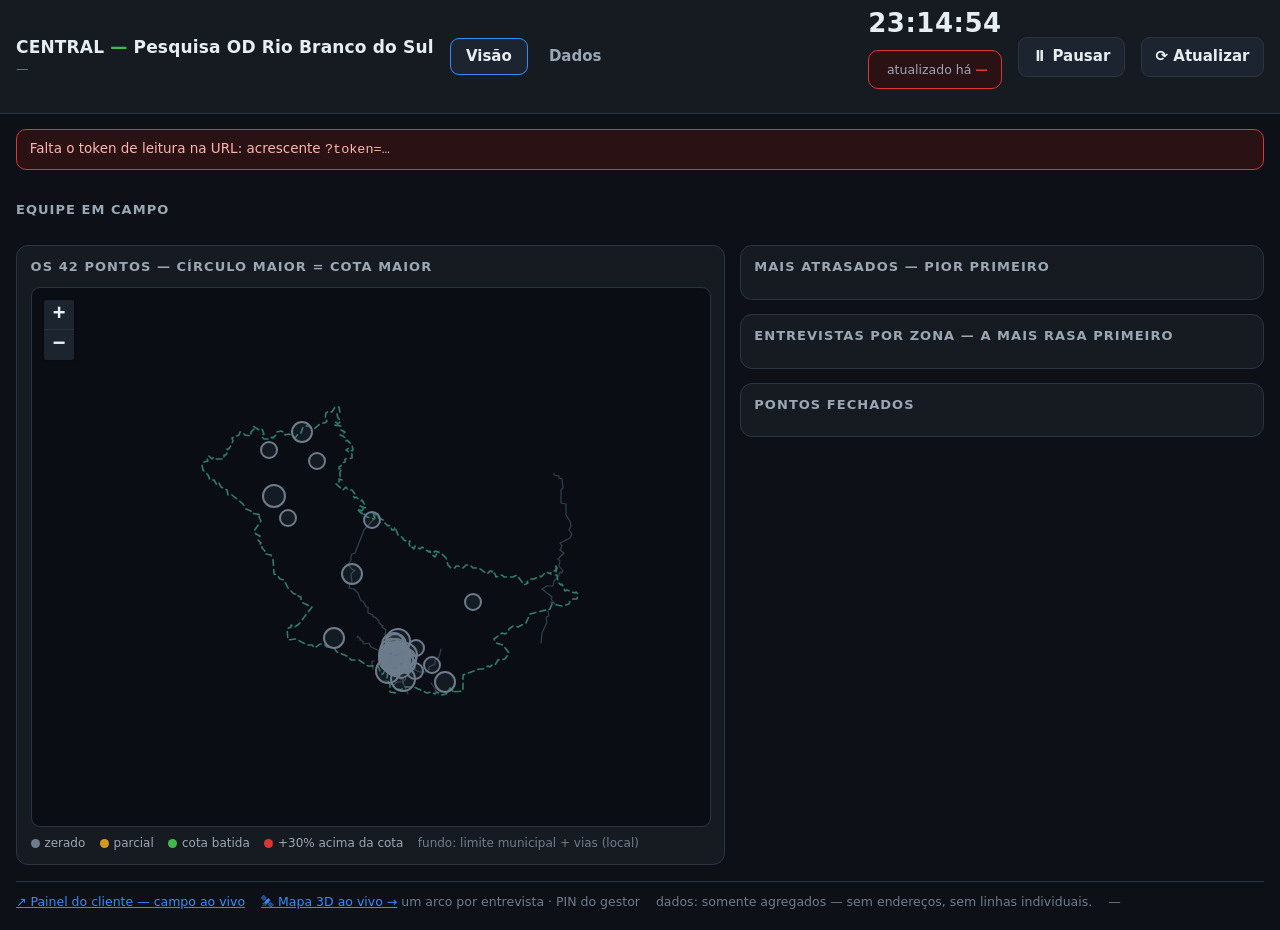
==== commit d93ee017: "Central: qualidade por PESQUISADOR, no mesmo quadro da produtividade O placar contava so QUANTIDADE." ====
--- a/central/index.html
+++ b/central/index.html
@@ -144,6 +144,27 @@
 .ck.v .val{color:var(--verde-c)} .ck.a .val{color:var(--amarelo)} .ck.r .val{color:#ff7b72}
 .ck .pe{font-size:11.5px;color:var(--txt3);margin-top:.1rem;line-height:1.35}
 
+/* ══ qualidade por pesquisador + cobertura por zona ═════════════════════════
+ * Duas tabelas de leitura, não de ranking: o vermelho aqui é "fora do padrão do
+ * time HOJE", não "pior da turma". Ver o comentário de qualidadePorPesquisador(). */
+.qbox{background:var(--bg2);border:1px solid var(--linha);border-radius:12px;
+  padding:.7rem .8rem .55rem;margin-bottom:.9rem}
+.qrolo{overflow-x:auto}
+table.qual{font-size:13px;min-width:660px}
+table.qual td{white-space:nowrap}
+table.qual td.pes{font-weight:700}
+table.qual td.fora{background:#2a1113;color:#ff7b72;font-weight:800}
+table.qual td.neutro{color:var(--txt2)}
+.qpe{font-size:12px;color:var(--txt3);margin:.55rem .1rem 0;line-height:1.5}
+.qpe b{color:var(--txt2)}
+.qpe .rj{color:#ff7b72}
+.qmed{font-size:11px;color:var(--txt3);font-weight:600;text-transform:none;letter-spacing:0}
+table.zona td.zn{font-weight:700;color:var(--azul)}
+.zbar{display:inline-block;height:6px;border-radius:3px;background:var(--azul);
+  vertical-align:middle;min-width:2px;margin-right:.35rem}
+.znota{font-size:11.5px;color:var(--txt3);margin-top:.5rem;line-height:1.5}
+.znota b{color:var(--txt2)}
+
 /* ══ tabela de linhas cruas ═════════════════════════════════════════════════ */
 .rolo{max-height:calc(100vh - 340px);min-height:300px;overflow:auto;
   border:1px solid var(--linha);border-radius:10px;background:var(--bg2)}
@@ -218,6 +239,10 @@
         <h2>Mais atrasados — pior primeiro</h2>
         <div id="atrasados"></div>
       </div>
+      <div class="painelbox" style="margin-bottom:.9rem">
+        <h2>Entrevistas por zona — a mais rasa primeiro</h2>
+        <div id="zonas"></div>
+      </div>
       <div class="painelbox">
         <h2>Pontos fechados</h2>
         <div id="fechados"></div>
@@ -226,7 +251,10 @@
   </section>
 
   <footer>
-    <span><a id="link-painel" href="../painel/">↗ painel simples (FUNPAR)</a></span>
+    <!-- D5: as capitais entregam ao gestor público planilha, API e Power BI (NYC Mobility
+         Dashboard, LTA DataMall). Abrir o campo ao contratante ENQUANTO ele acontece é o
+         nosso diferencial — estava escondido atrás de "painel simples". -->
+    <span><a id="link-painel" href="../painel/">↗ Painel do cliente — campo ao vivo</a></span>
     <span><a href="../mapa3d/">🛰 Mapa 3D ao vivo →</a> <span class="mut">um arco por entrevista · PIN do gestor</span></span>
     <span>dados: somente agregados — sem endereços, sem linhas individuais.</span>
     <span class="mut" id="rodape-ver">—</span>
@@ -257,13 +285,19 @@
       <button id="btn-sair-dados" type="button" title="Esquecer o acesso do gestor nesta aba">🔒 Travar</button>
     </div>
     <div id="dados-erro"></div>
+    <h2>Qualidade por pesquisador — hoje</h2>
+    <div class="qbox" id="qual"><p class="vazio">carregando…</p></div>
     <h2>Conformidade com o questionário 1.0</h2>
     <section class="conf" id="conf"></section>
     <h2 id="tit-linhas">Linhas de hoje</h2>
     <div class="rolo" id="rolo"><div class="vazio" style="padding:1rem">carregando…</div></div>
-    <footer>
-      <span class="rj">linhas cruas — uso interno Toposcan; não compartilhar este acesso.</span>
-      <span class="mut" id="dados-ver">—</span>
+    <footer style="display:block">
+      <div><span class="rj">linhas cruas — uso interno Toposcan; não compartilhar este acesso.</span>
+        <span class="mut" id="dados-ver">—</span></div>
+      <div class="znota" style="margin-top:.5rem">Recusa é <b>dado</b>, não fracasso: entrevistas +
+        recusas por ponto estimam o <b>fluxo abordável</b>, que é a base do IPF — o fator de
+        expansão da matriz (padrão FTA / <b>TCRP Synthesis 63</b>). Ponto sem recusa registrada
+        é ponto sem denominador.</div>
     </footer>
   </div>
 </div>
@@ -288,6 +322,37 @@
 const pct = (a, b) => (b ? Math.round((a / b) * 100) : 0);
 const esc = (s) => String(s ?? '').replace(/[&<>"']/g, (c) =>
   ({ '&': '&amp;', '<': '&lt;', '>': '&gt;', '"': '&quot;', "'": '&#39;' }[c]));
+
+/* ── Célula da planilha → número, ou null. ESTRITO de propósito: '' e null NÃO viram 0.
+ * O `nn()` da aba Dados devolve 0 para '' (Number('')===0), o que faria um nível VAZIO
+ * contar como "nível 0", logo ≤3, logo bom. No D1 nenhum nível veio vazio, então nada
+ * está torto hoje — mas a régua de qualidade não pode depender disso continuar verdade. */
+const numOuNulo = (v) => {
+  if (v === '' || v === null || v === undefined) return null;
+  const x = Number(v); return isFinite(x) ? x : null;
+};
+
+/* ── "Localizável" = nível ≤3, contado SÓ sobre os destinos dentro do município.
+ * Por que o nível 6 sai do denominador (medido no D1, não deduzido): 6 = "outro
+ * município", e o app não captura logradouro fora de Rio Branco do Sul — por desenho
+ * (DEPLOY §13b: essas viagens estão COMPLETAS no banco, com o nome da cidade).
+ * Contá-las como falha é punir o pesquisador pela viagem que o entrevistado fez.
+ * No D1 isso valia 21 pontos percentuais para o P04 (26% → 47%) — a diferença entre
+ * uma conversa de coaching e uma injustiça. Denominador inflado mente. */
+function localizavel(L, p) {
+  const nv = L.map((x) => numOuNulo(x[p + '_nivel'])).filter((v) => v !== null);
+  const fora = nv.filter((v) => v >= 6).length;
+  const dentro = nv.filter((v) => v <= 5);
+  const ok = dentro.filter((v) => v <= 3).length;
+  return { n: nv.length, fora, dentro: dentro.length, ok,
+           pc: dentro.length ? Math.round((ok / dentro.length) * 100) : null };
+}
+
+/* ── Espelho das linhas do dia para a aba VISÃO.
+ * Vive aqui, e não dentro do `D` da aba Dados, porque o placar() roda no boot — muito
+ * antes de `const D` ser avaliado. Ler `D` dali cairia na zona morta temporal e
+ * derrubaria a Central inteira num ReferenceError. */
+const QD = { linhas: null, meta: null };
 
 /* ── Metas do dia (escala do dono, DEPLOY §5). Fora da janela, cai no 67 do D1. */
 const META_DIA = { '2026-08-25': 67, '2026-08-26': 92, '2026-08-27': 87, '2026-08-31': 89, '2026-09-01': 15 };
@@ -348,6 +413,36 @@
   }
   const dentroAlmoco = (() => { const m = agora.getHours() * 60 + agora.getMinutes(); return m >= ALM0 && m < ALM1; })();
 
+  /* ── Taxa de resposta: dar NOME ao que a recusa é.
+   * N/(N+R) não é placar de vergonha, é o insumo do fator de expansão da matriz —
+   * entrevistas + recusas por ponto estimam o fluxo abordável (FTA/TCRP Synthesis 63).
+   * O tile fala do PROJETO porque é isso que a action `painel` devolve; a taxa do DIA
+   * exige as recusas do dia, que só vêm com o PIN do gestor (`linhas_hoje`). */
+  const nT = (t.total || 0), rT = (t.recusas || 0);
+  const respT = (nT + rT) ? Math.round((nT / (nT + rT)) * 100) : null;
+  const rHoje = QD.meta ? (QD.meta.recusas_hoje ?? 0) : null;
+  const respHoje = (rHoje !== null && (hoje + rHoje)) ? Math.round((hoje / (hoje + rHoje)) * 100) : null;
+
+  /* ── Tile 7: a QUALIDADE no mesmo quadro da PRODUTIVIDADE.
+   * Ipsos nunca separa as duas telas, e o D1 mostrou por quê: o campo fez 148 contra
+   * meta de 67 (2,2×) e o destino localizável ficou em 44% contra régua de 70%. Todo
+   * indicador que vira meta deixa de ser indicador — com a barra de quantidade estourada,
+   * o atalho de um toque passa a ser a jogada racional de quem está correndo. O contador
+   * precisa contar as DUAS coisas, lado a lado, na mesma gramática de cor.
+   * O número por PESSOA não entra aqui: a aba Visão é dos 5, e expor a linha de cada um
+   * numa tela compartilhada é ranking, não coaching. Ele vive atrás do PIN, na aba Dados. */
+  const dl = QD.linhas ? localizavel(QD.linhas, 'destino') : null;
+  const ol = QD.linhas ? localizavel(QD.linhas, 'origem') : null;
+  const dCls = !dl || dl.pc == null ? 'n' : dl.pc >= 70 ? 'v' : dl.pc >= 60 ? 'a' : 'r';
+  const tileDestino = !QD.linhas
+    ? `<div class="tile ritmo n"><div class="rot">Destino localizável</div>
+         <div class="val"><s>—</s></div>
+         <div class="pe">precisa do PIN do gestor · abra a aba <b>Dados</b></div></div>`
+    : `<div class="tile ritmo ${dCls}"><div class="rot">Destino localizável</div>
+         <div class="val">${dl.pc == null ? '—' : dl.pc + '%'}</div>
+         <div class="pe">meta 70% · origem está em ${ol.pc == null ? '—' : ol.pc + '%'}${
+           dl.fora ? ` · ${dl.fora} fora do mun.` : ''}</div></div>`;
+
   $('placar').innerHTML = `
   <div class="tile"><div class="rot">Total do projeto</div>
     <div class="val">${num(t.total)} <s>/ ${num(t.meta)}</s></div>
@@ -371,11 +466,15 @@
 
   <div class="tile"><div class="rot">Recusas</div>
     <div class="val">${num(t.recusas)}</div>
-    <div class="pe">acumulado do projeto · ${t.recusa_pct ?? 0}% de recusa</div></div>
+    <div class="pe">acumulado do projeto · ${t.recusa_pct ?? 0}% de recusa<br>
+      taxa de resposta ${num(nT)}/(${num(nT)}+${num(rT)}) = <b>${respT == null ? '—' : respT + '%'}</b>${
+        respHoje == null ? '' : ` · hoje ${respHoje}%`} — insumo do fator de expansão</div></div>
 
   <div class="tile ritmo ${cls}"><div class="rot">Ritmo do dia</div>
     <div class="val">${val}</div>
-    <div class="pe">${esc(rot)}${dentroAlmoco ? ' · almoço' : ''}</div></div>`;
+    <div class="pe">${esc(rot)}${dentroAlmoco ? ' · almoço' : ''}</div></div>
+
+  ${tileDestino}`;
 }
 
 /* ═══ 3. Equipe ═══
@@ -454,6 +553,63 @@
     <p class="vazio">${fech.length} de ${ps.length} pontos com a cota batida${
       fech.filter((p) => st(p) === 3).length ? ' · em vermelho, os que passaram de 30%' : ''}</p>`
     : '<p class="vazio">nenhum ponto fechou a cota ainda.</p>';
+}
+
+/* ═══ 4b. Cobertura por zona ═══
+ * As 11 zonas de COLETA. A aba `zonas` tem 15, mas 4 delas (ZE01–ZE04: Curitiba/RMC,
+ * Vale do Ribeira, demais municípios do PR, outros estados) são zonas de DESTINO — não
+ * existe ponto de pesquisa lá e nunca haverá leitura. Dividir 350 leituras por 15
+ * infla o denominador com zonas que, por construção, valem zero: a conta certa é por 11. */
+const NOME_ZONA = {
+  ZU01: 'Centro e São Luiz', ZU02: 'Papanduva / Fátima / Madre',
+  ZU03: 'Albarana / Buava / Nodari', ZU04: 'Santaria / Ricarda / Tacaniça',
+  ZU05: 'Jd. dos Minérios / Mina Saiva / Garcia', ZU06: 'Vila Velha / Natânia',
+  ZR01: 'Rural Leste-Sudeste', ZR02: 'Rural Nordeste', ZR03: 'Rural Centro-Norte',
+  ZR04: 'Rural Norte (Açungui / Ribeira)', ZR05: 'Rural Oeste-Noroeste',
+};
+
+function zonas(j) {
+  if (!S.pontos.length) { $('zonas').innerHTML = '<p class="vazio">aguardando pontos.json…</p>'; return; }
+  const api = {}; (j.pontos || []).forEach((p) => { api[p.ponto_id] = p; });
+  const z = {};
+  S.pontos.forEach((g) => {
+    if (String(g.ativo).toLowerCase() === 'false') return;
+    const k = String(g.zona || '—');
+    const a = api[g.ponto_id] || {};
+    z[k] = z[k] || { feito: 0, cota: 0, pts: 0 };
+    z[k].feito += a.feito ?? 0;
+    z[k].cota += a.meta ?? g.meta_entrevistas ?? 0;
+    z[k].pts++;
+  });
+  /* Ordem = instrução de realocação, não curiosidade. Empate em 0% é o caso NORMAL no
+   * começo (no D1 foram 5 zonas zeradas), e aí quem decide é quanto FALTA: mandar gente
+   * para a ZR03, que deve 3 entrevistas, em vez da ZU02, que deve 55, seria realocar pelo
+   * critério errado. Rasa primeiro; empatou, a que tem o maior buraco absoluto. */
+  const linhas = Object.entries(z).map(([k, v]) => ({ k, ...v, falta: Math.max(0, v.cota - v.feito),
+      r: v.cota ? v.feito / v.cota : 0 }))
+    .sort((a, b) => a.r - b.r || b.falta - a.falta);
+  if (!linhas.length) { $('zonas').innerHTML = '<p class="vazio">sem zonas no retorno.</p>'; return; }
+  const maxR = Math.max(...linhas.map((l) => l.r), 1);
+
+  $('zonas').innerHTML = `<div class="qrolo"><table class="zona">
+    <thead><tr><th>Zona</th><th class="n">Pts</th><th class="n">Feito</th><th class="n">Cota</th>
+      <th class="n">Falta</th><th class="n">%</th></tr></thead>
+    <tbody>${linhas.map((l) => `<tr>
+      <td><span class="zn">${esc(l.k)}</span> <span class="mut">${esc(NOME_ZONA[l.k] || '')}</span></td>
+      <td class="n mut">${l.pts}</td>
+      <td class="n">${l.feito === 0 ? '<span class="pill z">0</span>' : num(l.feito)}</td>
+      <td class="n mut">${num(l.cota)}</td>
+      <td class="n"><b>${num(l.falta)}</b></td>
+      <td class="n"><i class="zbar" style="width:${Math.round((l.r / maxR) * 34)}px"></i>${
+        Math.round(l.r * 100)}%</td></tr>`).join('')}</tbody></table></div>
+    <p class="znota">A <b>zona do topo</b> é a instrução de realocação de cota das 07h15 — a aba
+      <b>escala</b> é realocável pelo coordenador em campo, sem tocar no app.<br>
+      Régua internacional: o padrão francês <b>EMC²/Cerema</b> exige <b>70 domicílios e 160
+      pessoas por setor</b>. Com ~350–500 leituras em <b>${linhas.length} zonas de coleta</b>
+      ficamos em <b>${Math.round(350 / linhas.length)}–${Math.round(500 / linhas.length)} por
+      zona</b>: o desenho sustenta afirmação <b>municipal</b> e por <b>corredor</b>, não por zona.
+      As 4 zonas ZE (Curitiba/RMC, Vale do Ribeira, demais PR, outros estados) são de
+      <b>destino</b>, não de coleta — por isso ficam fora desta conta.</p>`;
 }
 
 /* ═══ 5. Mapa ═══ */
@@ -510,7 +666,7 @@
   $('alerta').innerHTML = S.erro ? `<div class="erro">${S.erro}</div>` : '';
   const j = S.dados; if (!j) return;
   $('dia').textContent = `dia de campo ${j.data_hoje || '—'} · meta ${num(META_DIA[j.data_hoje] || 67)} entrevistas · janela 07:15–17:50`;
-  placar(j); equipe(j); tabelas(j); desenharPontos();
+  placar(j); equipe(j); tabelas(j); zonas(j); desenharPontos();
   $('rodape-ver').textContent = `servidor: ${j.gerado_em || '—'} · schema ${j.schema_version || '—'}`;
   document.title = `${j.totais?.hoje ?? 0}/${META_DIA[j.data_hoje] || 67} hoje — Central OD RBS`;
 }
@@ -566,7 +722,10 @@
 const corpoAuth = (c) => c.papel === 'diretor'
   ? { diretor: c.token } : { pesquisador_id: 'G01', token: c.token };
 
-const D = { cred: credGuardada(), linhas: null, meta: null,
+/* `falhasAuth` PRECISA nascer 0: sem isso o `D.falhasAuth++` da carregarLinhas() opera
+ * sobre undefined, vira NaN, e `NaN >= 2` é sempre falso — a trava da segunda recusa
+ * seguida nunca disparava e a sessão ficava presa no aviso "nova tentativa em 2 min". */
+const D = { cred: credGuardada(), linhas: null, meta: null, falhasAuth: 0,
             buscadoEm: 0, timer: null, pin: '', ocupado: false };
 
 async function apiPost(corpo) {
@@ -616,6 +775,128 @@
   `<div class="ck ${cls}${forte ? ' forte' : ''}"><div class="rot">${rot_}</div>
      <div class="val">${val}</div><div class="pe">${pe}</div></div>`;
 
+/* ═══ 8b. QUALIDADE POR PESQUISADOR — o buraco que um total sem rosto não mostra ═══
+ * Doutrina de high-frequency checks (DIME/Banco Mundial, IPA, J-PAL): erro de coleta quase
+ * nunca é uniforme — é 1 ou 2 pessoas com um hábito. "58 entrevistas com destino frouxo" é
+ * um total sem rosto: vira sermão para os 5 em vez de conversa de 30 s com 1. No D1 a
+ * desagregação provou a tese na hora: o destino localizável do time foi 44%, mas isso era
+ * a média de 82% (P02) com 12% (P01) — uma pessoa, um hábito, 31 das 40 leituras paradas
+ * no nível 4 (bairro). O total escondia exatamente a informação acionável.
+ *
+ * REGRA DE PINTURA, e ela é o ponto: NÃO se pinta contra número absoluto, e sim contra a
+ * MEDIANA DOS PARES DO MESMO DIA. Vermelho = pior que a mediana dos pares por mais de 15
+ * pontos percentuais (ou 40% abaixo, na duração). A leitura vira "você está fora do padrão
+ * do time HOJE" — que é coaching, e é o que a literatura de interviewer effects diz que
+ * funciona. Contra alvo fixo, um dia duro para todos pinta os 5 de vermelho e a tabela
+ * deixa de dizer qualquer coisa.
+ *
+ * Três travas para isto NÃO virar ranking:
+ *  1. só existe VERMELHO. Sem âmbar, sem 1º/2º lugar, sem ordenar por nota (ordena por n).
+ *  2. ninguém é pintado com menos de MIN_N leituras, e a mediana só se forma com 3+ pares
+ *     elegíveis. Às 07h30 todos têm 2 linhas e tudo pareceria catástrofe — o painel
+ *     recarrega a cada 2 min desde as 07h15, então esta trava não é teórica.
+ *  3. entrevistas/hora NUNCA é pintada. Pintar quem corre é precisamente o incentivo torto
+ *     que este quadro existe para desarmar: ela está aqui para ser LIDA AO LADO da
+ *     qualidade, nunca para virar meta.                                                   */
+const MIN_N = 8;
+const CASA = 'residência do entrevistado';
+
+const mediana = (xs) => {
+  if (!xs.length) return null;
+  const a = xs.slice().sort((x, y) => x - y), m = a.length >> 1;
+  return a.length % 2 ? a[m] : (a[m - 1] + a[m]) / 2;
+};
+/* 'HH:mm' → minutos. A `hora` já vem do servidor no relógio de São Paulo (horaSP_), o que
+ * evita de vez a armadilha de fuso do §12 — por isso o ritmo sai daqui, e não do ts_inicio. */
+const horaMin = (h) => {
+  const m = /^(\d{1,2}):(\d{2})/.exec(String(h || ''));
+  return m ? +m[1] * 60 + +m[2] : null;
+};
+
+function qualidadePorPesquisador(L) {
+  if (!L.length) { $('qual').innerHTML = '<p class="vazio">nenhuma linha hoje ainda.</p>'; return; }
+  const nomes = {}; (S.dados?.pesquisadores || []).forEach((p) => { nomes[p.pesq_id] = p.nome; });
+
+  const ids = [...new Set(L.map((x) => String(x.pesquisador_id || '—')))].sort();
+  const linhas = ids.map((pid) => {
+    const Q = L.filter((x) => String(x.pesquisador_id) === pid), n = Q.length;
+    const d = localizavel(Q, 'destino'), o = localizavel(Q, 'origem');
+    /* assinatura EXATA do atalho de um toque do app (app.js): grava a referência
+       'residência do entrevistado' e, se o nível ainda estava vazio, carimba nível 5. */
+    const casa = Q.filter((x) => String(x.destino_referencia || '').trim().toLowerCase() === CASA
+      && vazio(x.destino_logradouro)).length;
+    /* assinatura do `gps_perto` NO DESTINO: nível 1 sem logradouro e sem referência. Na
+       origem é plausível ("vim dali"); no destino significa "vou para onde já estou". */
+    const perto = Q.filter((x) => numOuNulo(x.destino_nivel) === 1
+      && vazio(x.destino_logradouro) && vazio(x.destino_referencia)).length;
+    const durs = Q.map((x) => numOuNulo(x.duracao_s)).filter((v) => v !== null);
+    const hs = Q.map((x) => horaMin(x.hora)).filter((v) => v !== null);
+    const span = hs.length >= 2 ? (Math.max(...hs) - Math.min(...hs)) / 60 : null;
+    return { pid, n, d3: d.pc, o3: o.pc, fora: d.fora,
+      casa: n ? Math.round((casa / n) * 100) : null,
+      perto: n ? Math.round((perto / n) * 100) : null,
+      dur: mediana(durs),
+      /* taxa só faz sentido sobre janela real: menos de 30 min ou de 5 leituras é ruído */
+      eh: (span && span >= 0.5 && n >= 5) ? n / span : null,
+      ini: hs.length ? Math.min(...hs) : null, fim: hs.length ? Math.max(...hs) : null };
+  }).sort((a, b) => b.n - a.n);
+
+  /* mediana dos pares: só quem tem massa entra, e só vale com 3+ pares */
+  const elegiveis = linhas.filter((r) => r.n >= MIN_N);
+  const M = {};
+  ['d3', 'o3', 'casa', 'perto', 'dur'].forEach((c) => {
+    const xs = elegiveis.map((r) => r[c]).filter((v) => v !== null && v !== undefined);
+    M[c] = xs.length >= 3 ? mediana(xs) : null;
+  });
+  const compara = M.d3 !== null;
+
+  const fora = (r, c) => {
+    if (!compara || M[c] === null || r[c] === null || r[c] === undefined || r.n < MIN_N) return false;
+    if (c === 'd3' || c === 'o3') return r[c] < M[c] - 15;      // maior = melhor
+    if (c === 'casa' || c === 'perto') return r[c] > M[c] + 15;  // maior = pior
+    if (c === 'dur') return r[c] < M[c] * 0.6;                   // 40% abaixo
+    return false;
+  };
+  const cel = (r, c, suf) => {
+    const v = r[c];
+    return `<td class="n${fora(r, c) ? ' fora' : ''}">${v === null || v === undefined ? '—' : Math.round(v) + (suf || '')}</td>`;
+  };
+  const hhmm = (m) => m === null ? '—' : `${String(Math.floor(m / 60)).padStart(2, '0')}:${String(m % 60).padStart(2, '0')}`;
+  const med = (c, suf) => M[c] === null ? '—' : Math.round(M[c]) + (suf || '');
+
+  const nVerm = linhas.filter((r) => ['d3', 'o3', 'casa', 'perto', 'dur'].some((c) => fora(r, c))).length;
+
+  $('qual').innerHTML = `<div class="qrolo"><table class="qual">
+    <thead><tr>
+      <th>Pesquisador</th><th class="n">n</th>
+      <th class="n">destino ≤3<div class="qmed">pares ${med('d3', '%')}</div></th>
+      <th class="n">origem ≤3<div class="qmed">pares ${med('o3', '%')}</div></th>
+      <th class="n">“minha casa”<div class="qmed">pares ${med('casa', '%')}</div></th>
+      <th class="n">“aqui perto”<div class="qmed">pares ${med('perto', '%')}</div></th>
+      <th class="n">mediana dur.<div class="qmed">pares ${med('dur', 's')}</div></th>
+      <th class="n">entrev./hora<div class="qmed">não é meta</div></th>
+      <th class="n">janela</th>
+    </tr></thead>
+    <tbody>${linhas.map((r) => `<tr>
+      <td class="pes">${esc(r.pid)} <span class="mut">${esc(nomes[r.pid] || '')}</span></td>
+      <td class="n mut">${num(r.n)}</td>
+      ${cel(r, 'd3', '%')}${cel(r, 'o3', '%')}${cel(r, 'casa', '%')}${cel(r, 'perto', '%')}
+      ${cel(r, 'dur', 's')}
+      <td class="n neutro">${r.eh === null ? '—' : r.eh.toFixed(1)}</td>
+      <td class="n mut">${hhmm(r.ini)}–${hhmm(r.fim)}</td>
+    </tr>`).join('')}</tbody></table></div>
+    <p class="qpe">${compara
+      ? `Vermelho = <b>fora do padrão do time hoje</b> (pior que a mediana dos pares por mais de
+         15 p.p., ou 40% abaixo na duração) — não é ranking, é desvio do dia.
+         ${nVerm ? `<b class="rj">${nVerm} pesquisador(es) em vermelho.</b>` : 'Ninguém fora do padrão agora.'}`
+      : `<b>Poucos dados para comparar com os pares ainda</b> — a pintura liga quando 3+ pesquisadores
+         tiverem ${MIN_N}+ leituras no dia. Até lá a tabela é só descritiva, de propósito:
+         às 07h30 todo mundo tem 2 linhas e qualquer alarme seria falso.`}<br>
+      <b>Quem aparece em vermelho recebe conversa individual de 30 s no briefing, não aviso geral.</b>
+      Nível 6 (outro município) fica fora do denominador de “localizável”: o app não captura rua
+      fora de Rio Branco do Sul, e essas viagens estão completas no banco.</p>`;
+}
+
 function conformidade(L, meta) {
   const n = L.length;
   if (!n) { $('conf').innerHTML = '<p class="vazio">nenhuma linha hoje ainda.</p>'; return; }
@@ -629,13 +910,12 @@
   const bus = L.filter((x) => x.modal === 'onibus');
   const busSem = bus.filter((x) => vazio(x.acesso_onibus)).length;
 
-  /* régua de 70% em nível <= 3 (Q15 é o espelho disto no servidor) */
-  const niv = (p) => {
-    const c = L.filter((x) => nn(x[p + '_nivel']) !== null);
-    const ok = c.filter((x) => nn(x[p + '_nivel']) <= 3).length;
-    return { n: c.length, ok, pc: c.length ? Math.round((ok / c.length) * 100) : null };
-  };
-  const oN = niv('origem'), dN = niv('destino');
+  /* régua de 70% em nível <= 3 (Q15 é o espelho disto no servidor).
+   * Usa a MESMA localizavel() do tile e da tabela por pesquisador, de propósito: antes
+   * este card dividia por TODAS as linhas e o tile dividia só pelas de dentro do
+   * município — dois números diferentes para a mesma coisa na mesma tela (39% e 44% no
+   * D1). Número torto em silêncio é pior que número ausente. Um só denominador. */
+  const oN = localizavel(L, 'origem'), dN = localizavel(L, 'destino');
   const corNivel = (p) => p == null ? '' : p >= 70 ? 'v' : p >= 60 ? 'a' : 'r';
 
   const curtas = L.filter((x) => nn(x.duracao_s) !== null && nn(x.duracao_s) < 45).length;  // V09
@@ -657,10 +937,10 @@
     card(busSem ? 'r' : 'v', 'Ônibus sem acesso', num(busSem),
       busSem ? `<b class="rj">BUG</b> — ${busSem} de ${bus.length} com modal=ônibus sem a tela 7`
              : `${bus.length} linha(s) de ônibus, todas com acesso preenchido`, busSem > 0),
-    card(corNivel(oN.pc), 'Origem nível ≤3', oN.pc == null ? '—' : oN.pc + '%',
-      `${oN.ok}/${oN.n} · régua 70%`),
-    card(corNivel(dN.pc), 'Destino nível ≤3', dN.pc == null ? '—' : dN.pc + '%',
-      `${dN.ok}/${dN.n} · régua 70%`),
+    card(corNivel(oN.pc), 'Origem localizável', oN.pc == null ? '—' : oN.pc + '%',
+      `${oN.ok}/${oN.dentro} dentro do mun. · régua 70%${oN.fora ? ` · ${oN.fora} fora` : ''}`),
+    card(corNivel(dN.pc), 'Destino localizável', dN.pc == null ? '—' : dN.pc + '%',
+      `${dN.ok}/${dN.dentro} dentro do mun. · régua 70%${dN.fora ? ` · ${dN.fora} fora` : ''}`),
     card(curtas === 0 ? 'v' : pc(curtas) <= 5 ? 'a' : 'r', 'Duração < 45 s', num(curtas),
       `${pc(curtas)}% das linhas · V09 pede confirmação`),
     card(longe === 0 ? 'v' : pc(longe) <= 3 ? 'a' : 'r', '> 300 m do ponto', num(longe),
@@ -731,6 +1011,12 @@
     D.falhasAuth = 0;
     $('dados-erro').innerHTML = '';
     D.linhas = j.linhas || []; D.meta = j; D.buscadoEm = Date.now();
+    /* espelha para a aba Visão: é o que acende o tile "Destino localizável" e a taxa de
+       resposta do dia. Repinta o placar na hora — senão o número só apareceria no próximo
+       ciclo de 45 s da Visão, e o gestor voltaria da aba Dados para um tile ainda vazio. */
+    QD.linhas = D.linhas; QD.meta = j;
+    if (S.dados) placar(S.dados);
+    qualidadePorPesquisador(D.linhas);
     conformidade(D.linhas, j);
     tabelaLinhas(D.linhas);
     $('tit-linhas').textContent = `Linhas de hoje — ${num(j.servidas)} de ${num(j.total)}, mais recente primeiro`;
@@ -775,6 +1061,8 @@
 
 function travarDados(motivo) {
   D.cred = null; D.falhasAuth = 0; D.linhas = null; D.buscadoEm = 0;
+  /* travou o acesso: a Visão volta a não saber o número por pessoa nem o do dia */
+  QD.linhas = null; QD.meta = null; if (S.dados) placar(S.dados);
   sessionStorage.removeItem(K_G01); sessionStorage.removeItem(K_DIR);
   clearInterval(D.timer); D.timer = null;
   $('gate').hidden = false; $('dados-conteudo').hidden = true;
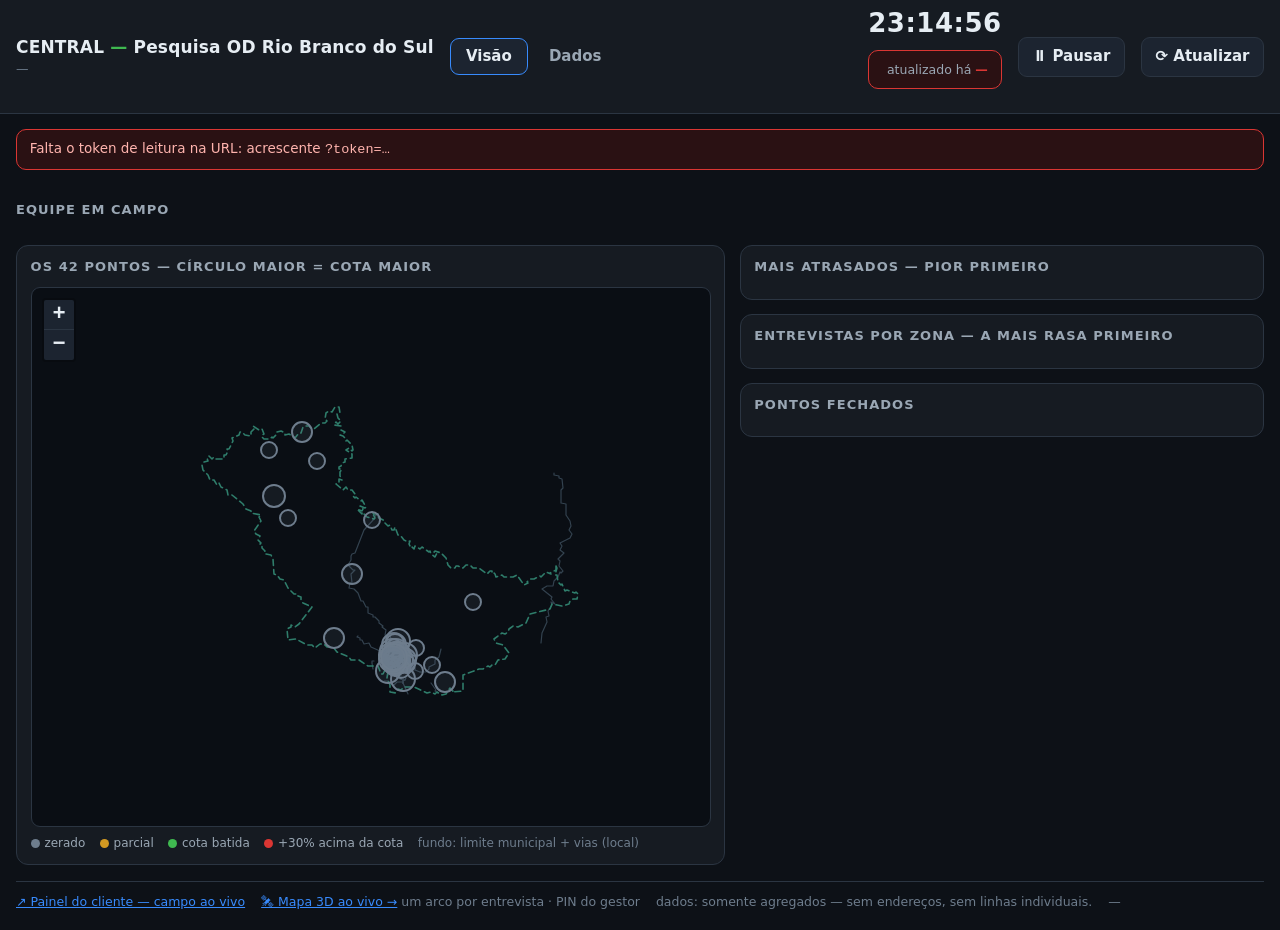
==== commit 1e3c7f89: "dashboards: seletor Dia/D1-D5/Acumulado + PIN lembrado por aparelho (pedido do dono 26/08)" ====
--- a/central/index.html
+++ b/central/index.html
@@ -279,13 +279,15 @@
 
   <div id="dados-conteudo" hidden>
     <div class="barra-dados">
+      <label for="qdia" class="qq">Dia</label>
+      <select id="qdia" style="background:var(--bg2);color:var(--txt);border:1px solid var(--linha);border-radius:8px;padding:.3rem .5rem"><option value="" selected>Hoje</option><option value="2026-08-25">D1 · 25/08</option><option value="2026-08-26">D2 · 26/08</option><option value="2026-08-27">D3 · 27/08</option><option value="2026-08-31">D4 · 31/08</option><option value="2026-09-01">D5 · 01/09</option><option value="todos">Acumulado — todos</option></select>
       <button id="btn-dados" type="button">⟳ Atualizar</button>
       <span class="qq" id="dados-idade">—</span>
       <div class="espaco"></div>
       <button id="btn-sair-dados" type="button" title="Esquecer o acesso do gestor nesta aba">🔒 Travar</button>
     </div>
     <div id="dados-erro"></div>
-    <h2>Qualidade por pesquisador — hoje</h2>
+    <h2 id="tit-qual">Qualidade por pesquisador — hoje</h2>
     <div class="qbox" id="qual"><p class="vazio">carregando…</p></div>
     <h2>Conformidade com o questionário 1.0</h2>
     <section class="conf" id="conf"></section>
@@ -715,8 +717,9 @@
  * a tela não conta a ninguém quais PINs existem. */
 const K_DIR = 'od_central_diretor', K_G01 = 'od_central_g01';
 function credGuardada() {
-  const d = sessionStorage.getItem(K_DIR); if (d) return { papel: 'diretor', token: d };
-  const g = sessionStorage.getItem(K_G01); if (g) return { papel: 'G01', token: g };
+  /* localStorage (26/08, pedido do dono): PIN uma vez por aparelho; 🔒 Travar esquece. */
+  const d = localStorage.getItem(K_DIR); if (d) return { papel: 'diretor', token: d };
+  const g = localStorage.getItem(K_G01); if (g) return { papel: 'G01', token: g };
   return null;
 }
 const corpoAuth = (c) => c.papel === 'diretor'
@@ -993,7 +996,7 @@
   if (!D.cred || D.ocupado) return;
   D.ocupado = true;
   try {
-    const j = await apiPost({ action: 'linhas_hoje', ...corpoAuth(D.cred) });
+    const j = await apiPost({ action: 'linhas_hoje', dia: D.dia || '', ...corpoAuth(D.cred) });
     if (!j.ok) {
       /* ACHADO 25/08, ao vivo no mapa 3D: um poll isolado voltou recusado e a tela se
          trancou sozinha. Uma recusa ISOLADA não pode custar a sessão — só a SEGUNDA
@@ -1019,7 +1022,9 @@
     qualidadePorPesquisador(D.linhas);
     conformidade(D.linhas, j);
     tabelaLinhas(D.linhas);
-    $('tit-linhas').textContent = `Linhas de hoje — ${num(j.servidas)} de ${num(j.total)}, mais recente primeiro`;
+    const rot = j.dia_filtro === 'todos' ? 'acumulado — todos os dias' : (j.dia_filtro === j.data_hoje ? 'hoje' : (j.dia_filtro || 'hoje'));
+    $('tit-qual').textContent = `Qualidade por pesquisador — ${rot}`;
+    $('tit-linhas').textContent = `Linhas (${rot}) — ${num(j.servidas)} de ${num(j.total)}, mais recente primeiro`;
     $('dados-ver').textContent = `servidor: ${j.gerado_em || '—'} · schema ${j.schema_version || '—'} · dia ${
       j.data_hoje || '—'} · acesso: ${j.papel === 'diretor' ? 'diretor' : 'gestor de campo · G01'}`;
   } catch (e) {
@@ -1046,13 +1051,13 @@
   try {
     /* 1) diretor (dono). 2) G01 do campo. */
     let j = await apiPost({ action: 'login_diretor', pin });
-    if (j.ok && j.token) { D.cred = { papel: 'diretor', token: j.token }; sessionStorage.setItem(K_DIR, j.token); }
+    if (j.ok && j.token) { D.cred = { papel: 'diretor', token: j.token }; localStorage.setItem(K_DIR, j.token); }
     else {
       /* sem_heartbeat: destravar a Central não pode carimbar o ultimo_sync do G01 — a tela
          passaria a jurar que ele está sincronizando com o celular dele parado no bolso. */
       j = await apiPost({ action: 'login_simples', pesquisador_id: 'G01', pin, sem_heartbeat: true });
       if (!j.ok || !j.token) { D.pin = ''; pintarPin(); msgGate('PIN não confere. Tente de novo.', true); return; }
-      D.cred = { papel: 'G01', token: j.token }; sessionStorage.setItem(K_G01, j.token);
+      D.cred = { papel: 'G01', token: j.token }; localStorage.setItem(K_G01, j.token);
     }
     D.pin = ''; pintarPin(); msgGate('');
     abrirDados();
@@ -1063,7 +1068,8 @@
   D.cred = null; D.falhasAuth = 0; D.linhas = null; D.buscadoEm = 0;
   /* travou o acesso: a Visão volta a não saber o número por pessoa nem o do dia */
   QD.linhas = null; QD.meta = null; if (S.dados) placar(S.dados);
-  sessionStorage.removeItem(K_G01); sessionStorage.removeItem(K_DIR);
+  localStorage.removeItem(K_G01); localStorage.removeItem(K_DIR);
+  sessionStorage.removeItem(K_G01); sessionStorage.removeItem(K_DIR);   // limpa herdado
   clearInterval(D.timer); D.timer = null;
   $('gate').hidden = false; $('dados-conteudo').hidden = true;
   D.pin = ''; pintarPin(); msgGate(motivo || '', !!motivo);
@@ -1093,6 +1099,7 @@
   else if (ev.key === 'Enter') tentarPin();
 });
 $('btn-dados').onclick = carregarLinhas;
+$('qdia').onchange = () => { D.dia = $('qdia').value; carregarLinhas(); };
 $('btn-sair-dados').onclick = () => travarDados('Acesso travado. Digite o PIN para voltar.');
 
 /* ── navegação de abas */
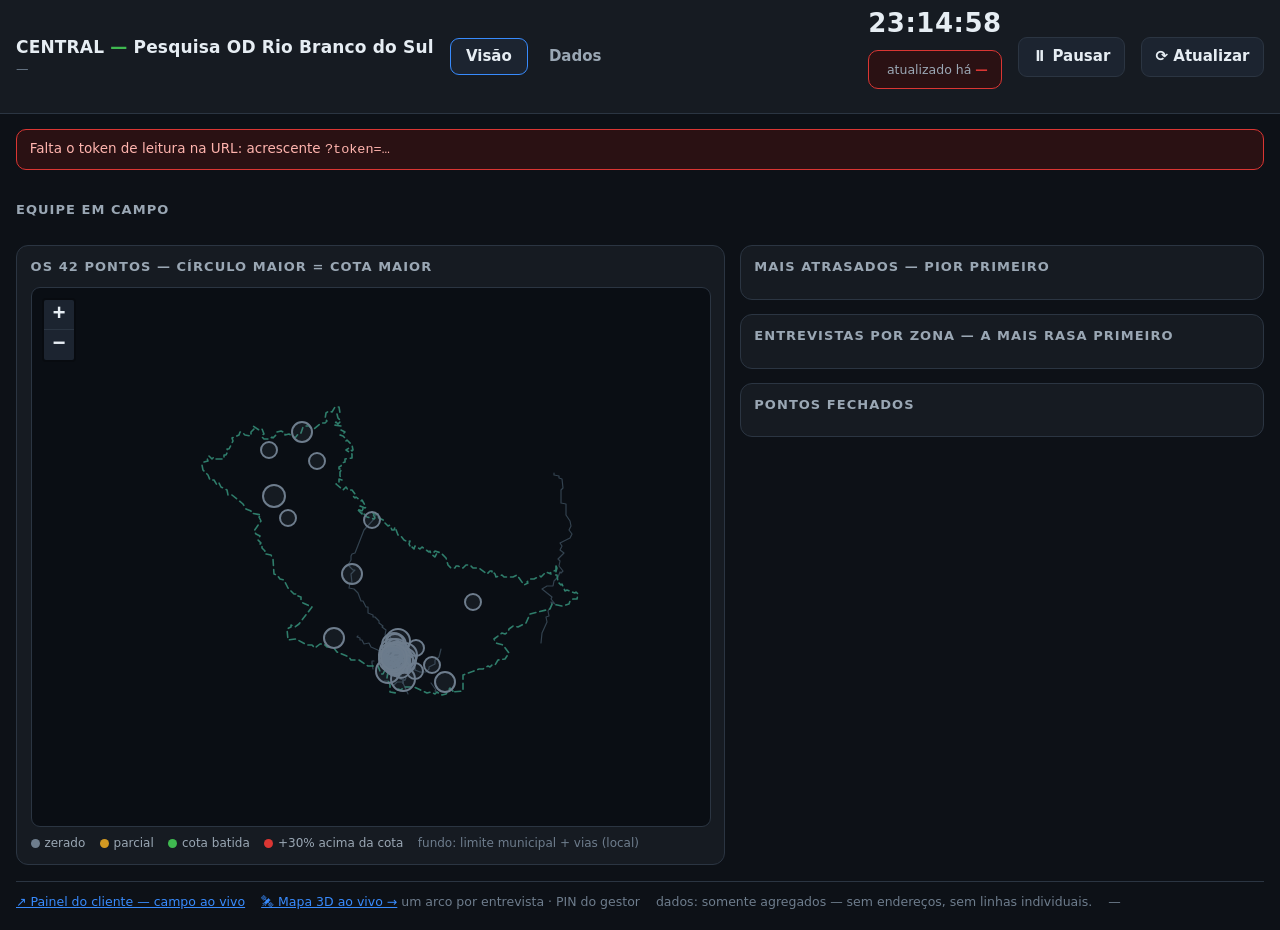
==== commit be2c9cf6: "0.9.21: equipe ao vivo (GPS no heartbeat) nos dois paineis + batimento de posicao com fila vazia" ====
--- a/central/index.html
+++ b/central/index.html
@@ -189,6 +189,7 @@
   header{padding:.5rem .7rem} header .tit{font-size:15px} #relogio{font-size:21px}
   .wrap{padding:0 .7rem} .tile .val{font-size:26px}
 }
+.rot-equipe{background:#0b1420cc;border:1px solid #2c3949;color:#e8eef5;font-weight:700;font-size:10px;padding:1px 5px;border-radius:6px}
 </style>
 </head>
 <body>
@@ -641,7 +642,28 @@
     $('leg-fundo').textContent = 'fundo indisponível no momento — só os pontos';
   }
   S.camadaPontos = L.layerGroup().addTo(S.mapa);
+  S.camadaEquipe = L.layerGroup().addTo(S.mapa);
   desenharPontos();
+  desenharEquipe();
+}
+
+/* EQUIPE AO VIVO (26/08, pedido do dono). Fonte: `equipe_pos` da linhas_hoje —
+ * vista travada; a posição vem do heartbeat do app (0.9.21), no máximo 3 min entre
+ * batidas quando há sinal. Marcador verde = fresco (< 10 min); âmbar = 10-40 min;
+ * cinza = mais velho (zona morta — é a última posição CONHECIDA, e diz isso). */
+function desenharEquipe() {
+  if (!S.mapa || !S.camadaEquipe) return;
+  S.camadaEquipe.clearLayers();
+  for (const q of (QD.equipePos || [])) {
+    const min = q.em ? Math.round((Date.now() - q.em) / 60000) : null;
+    const cor = min == null ? '#5b6b7c' : min <= 10 ? '#3fd68f' : min <= 40 ? '#d29922' : '#5b6b7c';
+    L.circleMarker([q.lat, q.lon], { radius: 8, color: '#fff', weight: 1.6, fillColor: cor, fillOpacity: .95 })
+      .bindTooltip(`${q.id}`, { permanent: true, direction: 'top', offset: [0, -8], className: 'rot-equipe' })
+      .bindPopup(`<b>${q.id} · ${esc(q.nome || '')}</b><br>${min == null ? 'sem horário' :
+        min <= 1 ? 'agora mesmo' : 'há ' + min + ' min'}${q.acc ? ' · ±' + q.acc + ' m' : ''}<br>
+        <small>última posição conhecida — atualiza a cada sync do aparelho</small>`)
+      .addTo(S.camadaEquipe);
+  }
 }
 
 function desenharPontos() {
@@ -1018,6 +1040,8 @@
        resposta do dia. Repinta o placar na hora — senão o número só apareceria no próximo
        ciclo de 45 s da Visão, e o gestor voltaria da aba Dados para um tile ainda vazio. */
     QD.linhas = D.linhas; QD.meta = j;
+    QD.equipePos = j.equipe_pos || [];
+    desenharEquipe();
     if (S.dados) placar(S.dados);
     qualidadePorPesquisador(D.linhas);
     conformidade(D.linhas, j);
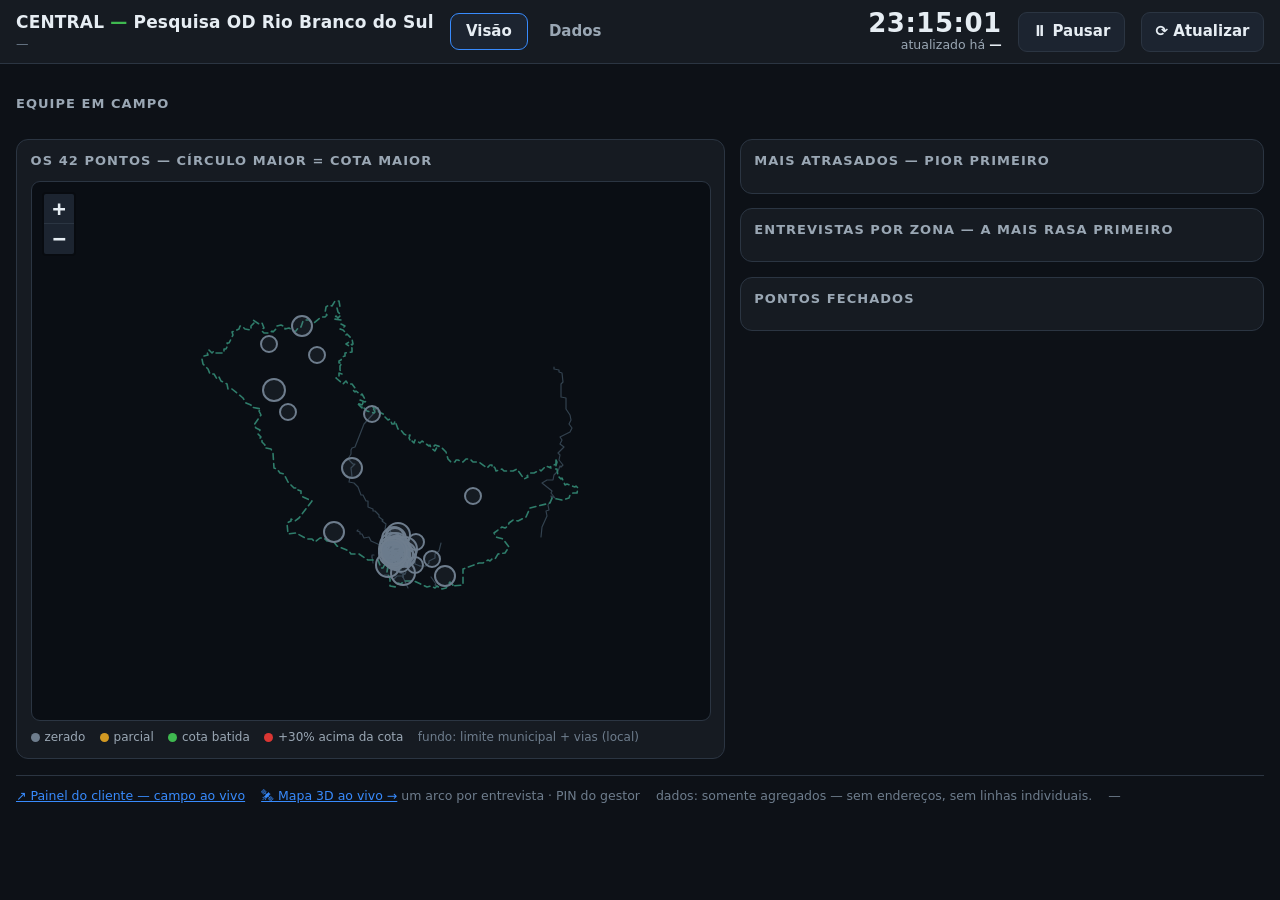
==== commit 76ca6816: "central: token de leitura lembrado por aparelho + resgate via credencial do diretor (action token_pa" ====
--- a/central/index.html
+++ b/central/index.html
@@ -320,7 +320,21 @@
 } catch (e) {}
 
 const $ = (id) => document.getElementById(id);
-const token = new URLSearchParams(location.search).get('token') || '';
+/* Token de leitura LEMBRADO POR APARELHO (26/08, print do dono: abriu a URL nua e viu
+ * "falta o token"). Ordem: ?token= da URL (e guarda) → localStorage → se o aparelho já
+ * tem a credencial do diretor/G01, pede à API (action token_painel, travada). */
+const K_TOKEN = 'od_central_token';
+let token = new URLSearchParams(location.search).get('token') || '';
+if (token) localStorage.setItem(K_TOKEN, token);
+else token = localStorage.getItem(K_TOKEN) || '';
+async function recuperarToken() {
+  if (!D.cred) return false;
+  try {
+    const j = await apiPost({ action: 'token_painel', ...corpoAuth(D.cred) });
+    if (j.ok && j.token) { token = j.token; localStorage.setItem(K_TOKEN, token); return true; }
+  } catch (e) {}
+  return false;
+}
 const num = (n) => (n ?? 0).toLocaleString('pt-BR');
 const pct = (a, b) => (b ? Math.round((a / b) * 100) : 0);
 const esc = (s) => String(s ?? '').replace(/[&<>"']/g, (c) =>
@@ -386,7 +400,10 @@
 
 /* ═══ 1. Rede ═══ */
 async function buscar() {
-  if (!token) { S.erro = 'Falta o token de leitura na URL: acrescente <code>?token=…</code>'; pintar(); return; }
+  if (!token && !(await recuperarToken())) {
+    S.erro = 'Sem token de leitura neste aparelho. Abra uma vez o link com <code>?token=…</code>, ou destrave a aba <b>Dados</b> com o PIN — depois disso este aparelho lembra sozinho.';
+    pintar(); return;
+  }
   try {
     /* cross-origin: nunca passa pelo Service Worker. no-store por garantia. */
     const r = await fetch(`${API_URL}?action=painel&token=${encodeURIComponent(token)}`, { cache: 'no-store' });
@@ -1085,6 +1102,8 @@
     }
     D.pin = ''; pintarPin(); msgGate('');
     abrirDados();
+    /* o PIN acabou de provar diretor/G01: se a Visão estava sem token, cura na hora */
+    if (!token) recuperarToken().then((ok) => { if (ok) buscar(); });
   } catch (e) { msgGate('Sem resposta da API: ' + e.message, true); }
 }
 
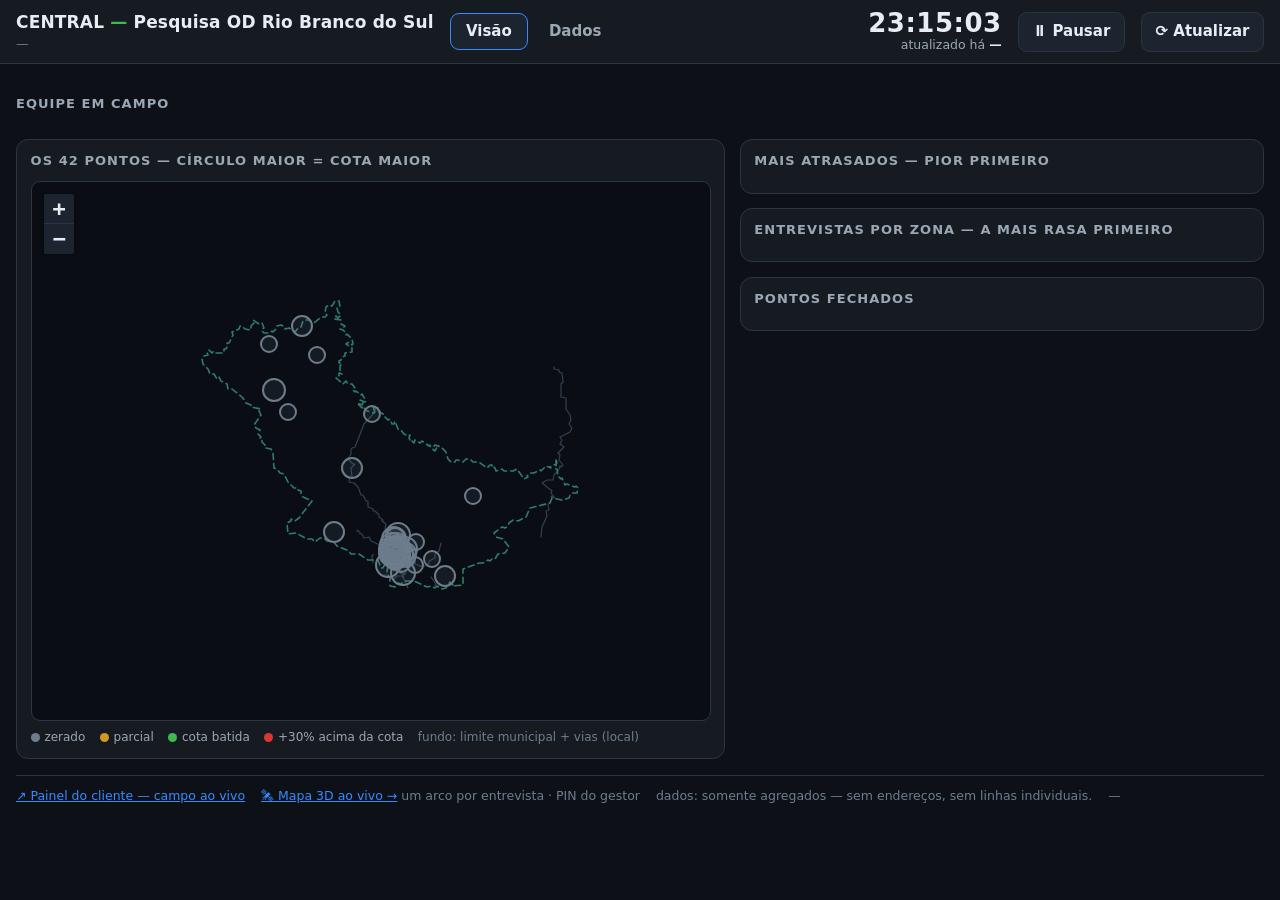
==== commit 43c26a7f: "central: transiente HTML do GAS vira mensagem honesta com promessa de retry (3x em 26/08)" ====
--- a/central/index.html
+++ b/central/index.html
@@ -407,7 +407,17 @@
   try {
     /* cross-origin: nunca passa pelo Service Worker. no-store por garantia. */
     const r = await fetch(`${API_URL}?action=painel&token=${encodeURIComponent(token)}`, { cache: 'no-store' });
-    const j = JSON.parse(await r.text());
+    const txt = await r.text();
+    let j;
+    /* 3× em 26/08: logo após um redeploy o Google serve uma PÁGINA HTML de erro no lugar
+       do JSON, por alguns segundos. "Unexpected token '<'" na cara do diretor vira susto;
+       o nome certo é instabilidade momentânea + a promessa do retry que o timer já faz. */
+    try { j = JSON.parse(txt); }
+    catch (e) {
+      throw new Error(txt.trim().startsWith('<')
+        ? 'instabilidade momentânea do Google (respondeu uma página de erro) — nova tentativa automática em 45 s'
+        : 'resposta ilegível da API');
+    }
     if (!j.ok) { S.erro = j.erro || 'Acesso negado pela API.'; pintar(); return; }
     S.dados = j; S.buscadoEm = Date.now(); S.erro = '';
   } catch (e) {
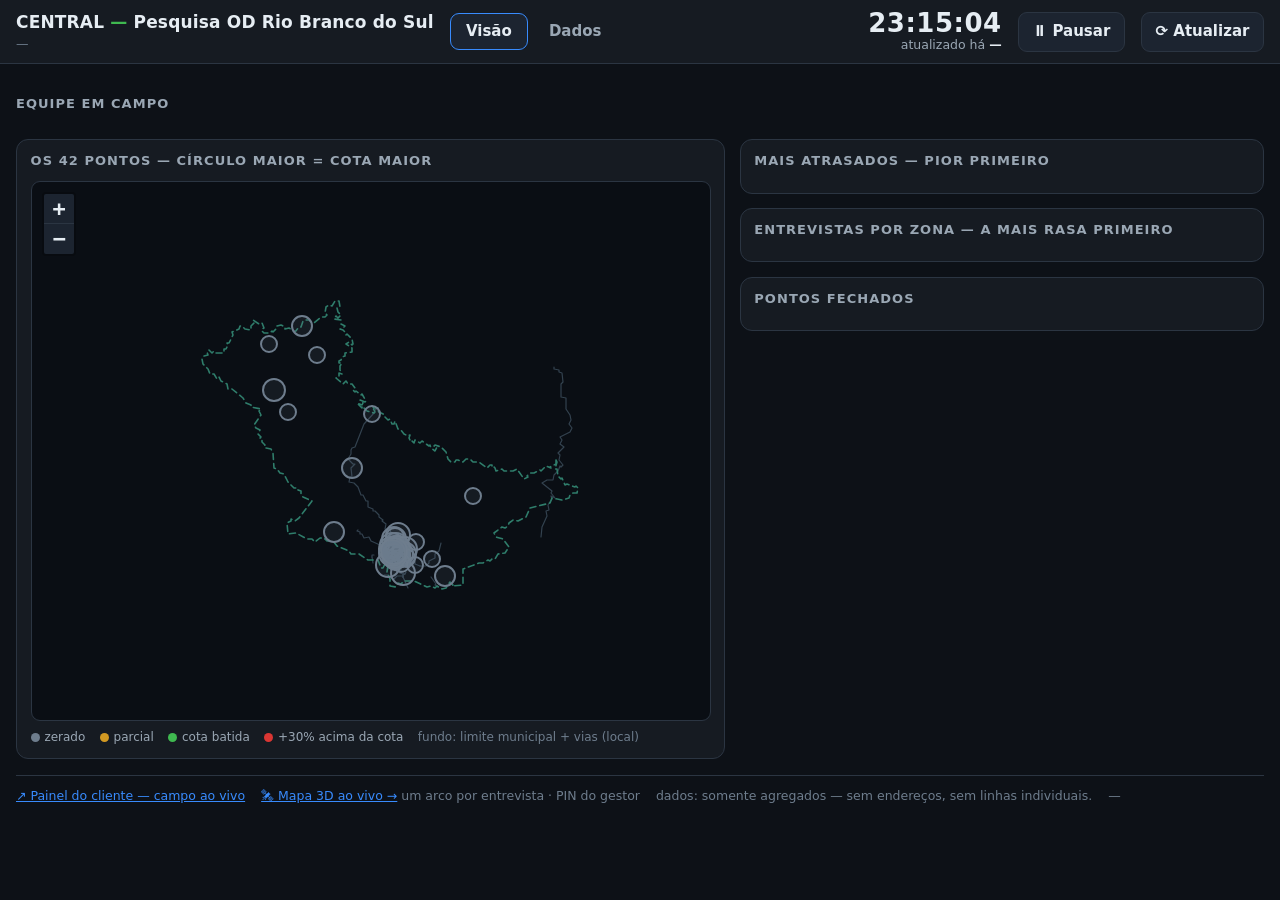
==== commit 25653f05: "central: retry rapido 12s + poll 60s (cache do servidor = 25s)" ====
--- a/central/index.html
+++ b/central/index.html
@@ -422,6 +422,9 @@
     S.dados = j; S.buscadoEm = Date.now(); S.erro = '';
   } catch (e) {
     S.erro = 'Falha ao consultar a API: ' + e.message + ' — os números abaixo são os da última leitura.';
+    /* retry RÁPIDO único (12 s): o tique normal é 45 s e falha transiente não pode
+       segurar a tela vermelha por quase um minuto na frente do diretor. */
+    if (!S.retryRapido) S.retryRapido = setTimeout(() => { S.retryRapido = null; buscar(); }, 12000);
   }
   pintar();
 }
@@ -736,7 +739,7 @@
 /* ═══ 7. Ciclo ═══ */
 function agendar() {
   clearInterval(S.timer);
-  if (!S.pausado) S.timer = setInterval(buscar, 45000);
+  if (!S.pausado) S.timer = setInterval(buscar, 60000);   // 60 s: o cache do servidor é 25 s — 45 s só somava fila
 }
 $('btn-pausa').onclick = () => {
   S.pausado = !S.pausado;
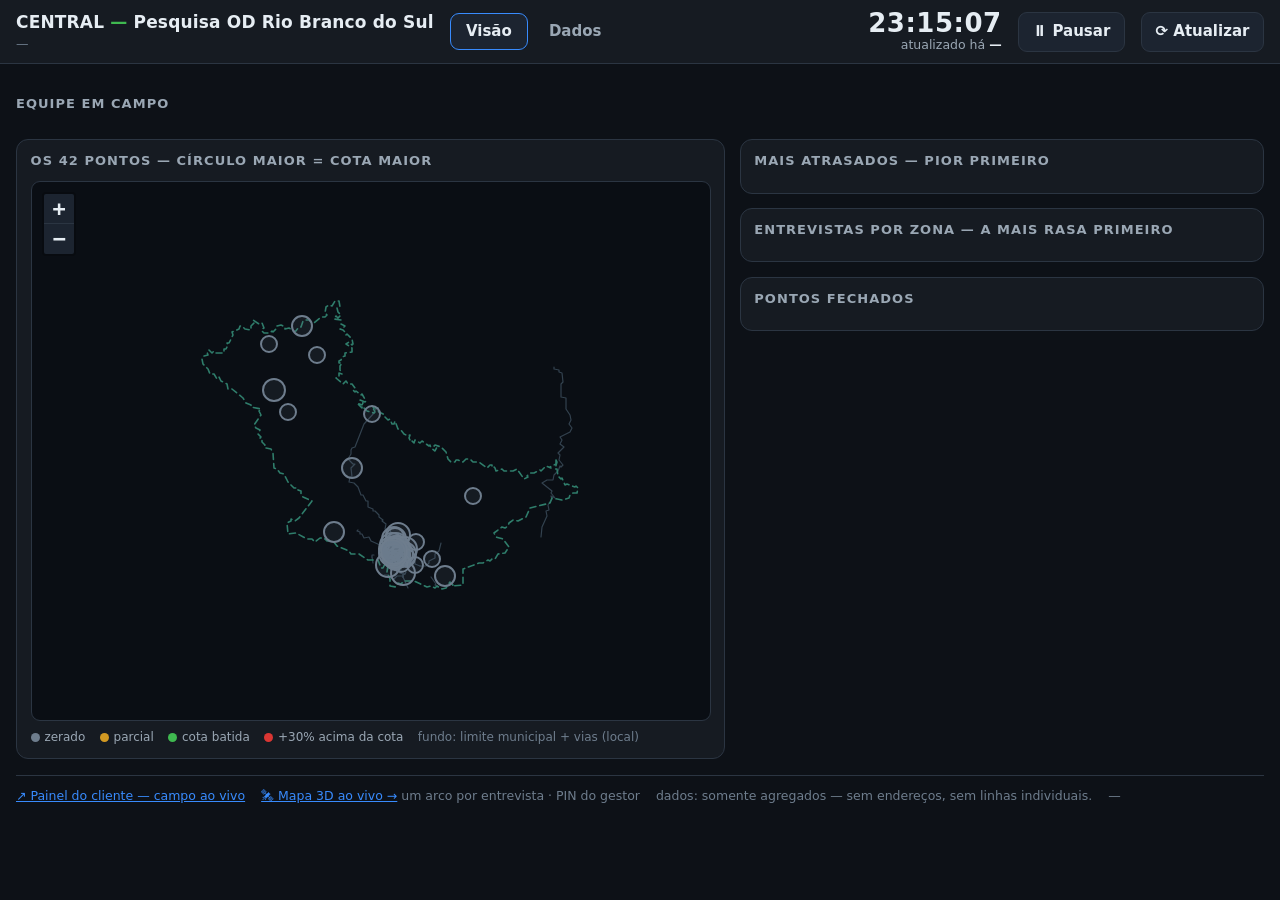
==== commit ec32fb88: "vermelho so na 2a falha seguida (visao+mapa) + seletor de dias enxuto: operacao D1-D3" ====
--- a/central/index.html
+++ b/central/index.html
@@ -281,7 +281,7 @@
   <div id="dados-conteudo" hidden>
     <div class="barra-dados">
       <label for="qdia" class="qq">Dia</label>
-      <select id="qdia" style="background:var(--bg2);color:var(--txt);border:1px solid var(--linha);border-radius:8px;padding:.3rem .5rem"><option value="" selected>Hoje</option><option value="2026-08-25">D1 · 25/08</option><option value="2026-08-26">D2 · 26/08</option><option value="2026-08-27">D3 · 27/08</option><option value="2026-08-31">D4 · 31/08</option><option value="2026-09-01">D5 · 01/09</option><option value="todos">Acumulado — todos</option></select>
+      <select id="qdia" style="background:var(--bg2);color:var(--txt);border:1px solid var(--linha);border-radius:8px;padding:.3rem .5rem"><option value="" selected>Hoje</option><option value="2026-08-25">D1 · 25/08</option><option value="2026-08-26">D2 · 26/08</option><option value="2026-08-27">D3 · 27/08</option><option value="todos">Acumulado — todos</option></select>
       <button id="btn-dados" type="button">⟳ Atualizar</button>
       <span class="qq" id="dados-idade">—</span>
       <div class="espaco"></div>
@@ -419,11 +419,15 @@
         : 'resposta ilegível da API');
     }
     if (!j.ok) { S.erro = j.erro || 'Acesso negado pela API.'; pintar(); return; }
-    S.dados = j; S.buscadoEm = Date.now(); S.erro = '';
+    S.dados = j; S.buscadoEm = Date.now(); S.erro = ''; S.falhasRede = 0;
   } catch (e) {
-    S.erro = 'Falha ao consultar a API: ' + e.message + ' — os números abaixo são os da última leitura.';
-    /* retry RÁPIDO único (12 s): o tique normal é 45 s e falha transiente não pode
-       segurar a tela vermelha por quase um minuto na frente do diretor. */
+    /* soluço de UMA rodada não vira faixa vermelha (dono, 26/08: "volta e meia dá isso");
+       o retry de 12 s abaixo o engole e o "atualizado há" conta a idade real. Vermelho
+       SÓ na 2ª falha seguida — aí é indisponibilidade de verdade. */
+    S.falhasRede = (S.falhasRede || 0) + 1;
+    if (S.falhasRede >= 2)
+      S.erro = 'Falha ao consultar a API: ' + e.message + ' — os números abaixo são os da última leitura.';
+    else console.warn('[central] soluço engolido (retry em 12 s):', e.message);
     if (!S.retryRapido) S.retryRapido = setTimeout(() => { S.retryRapido = null; buscar(); }, 12000);
   }
   pintar();
